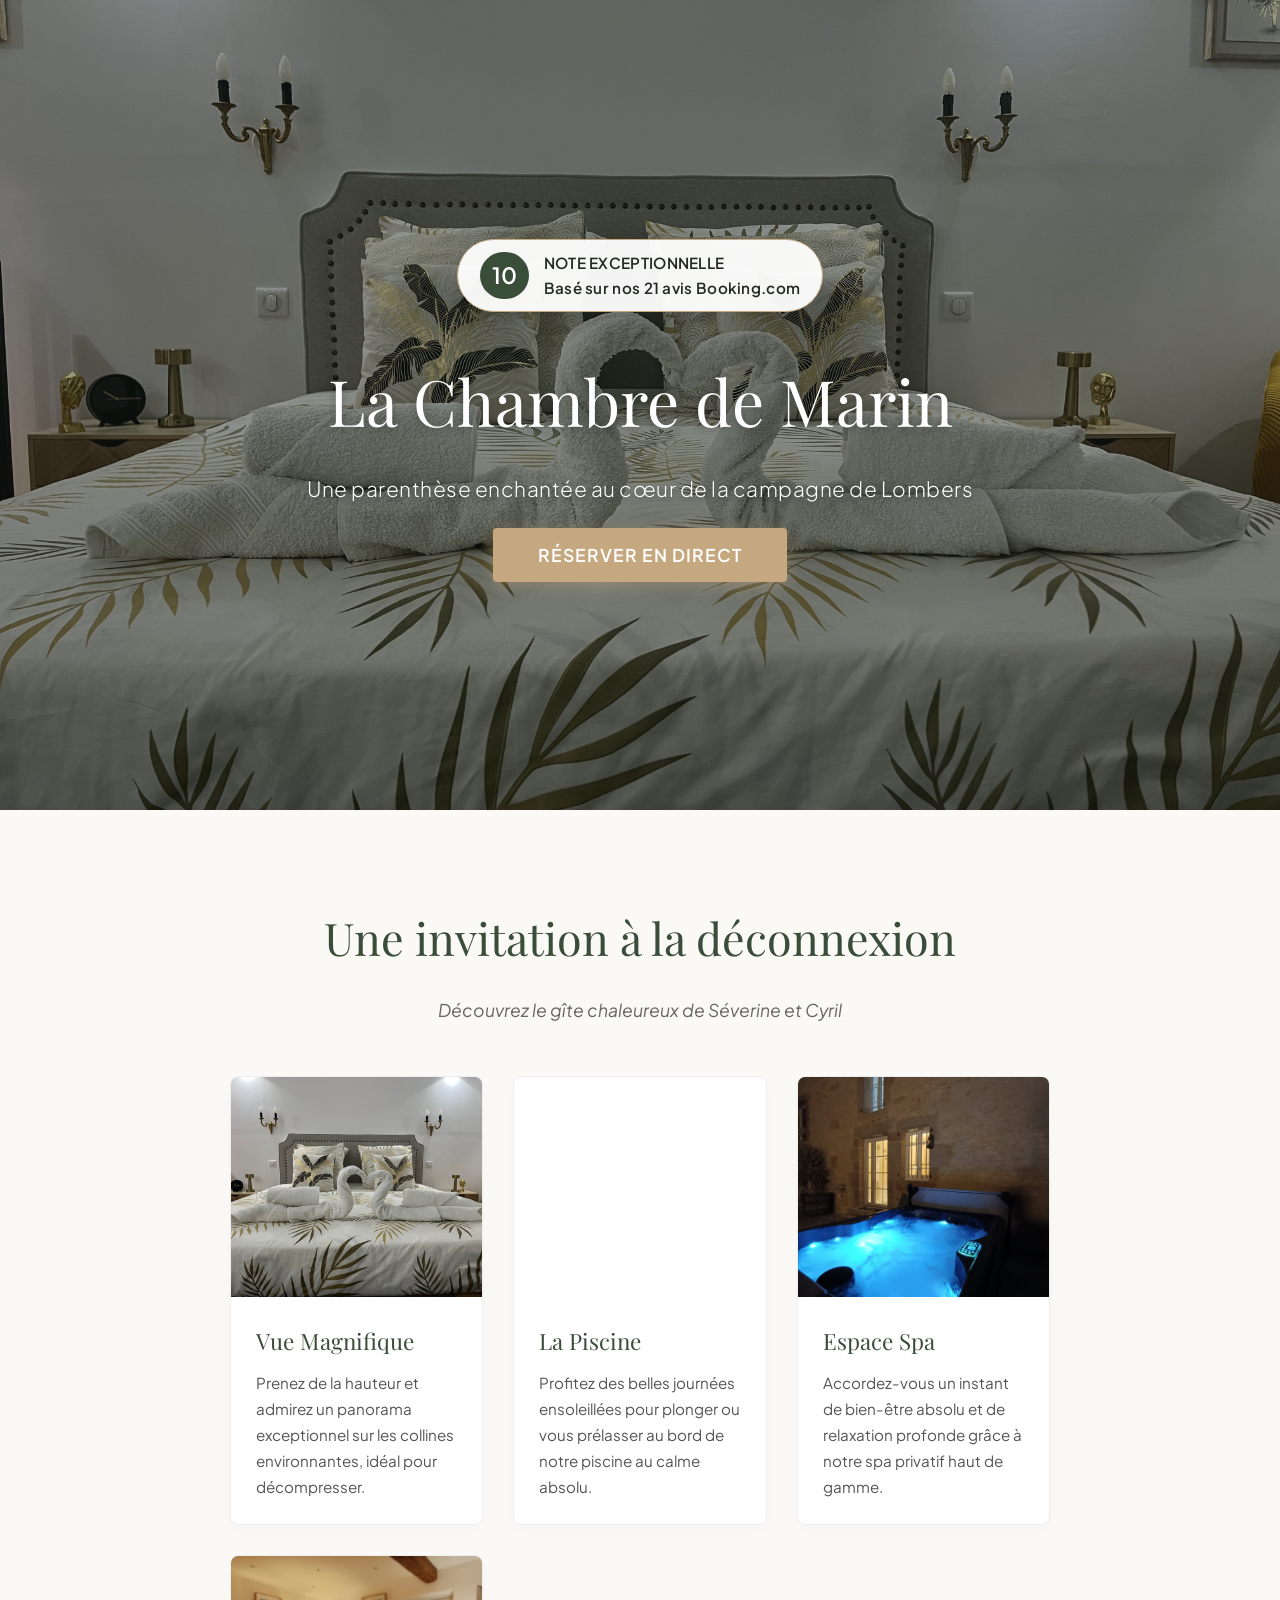
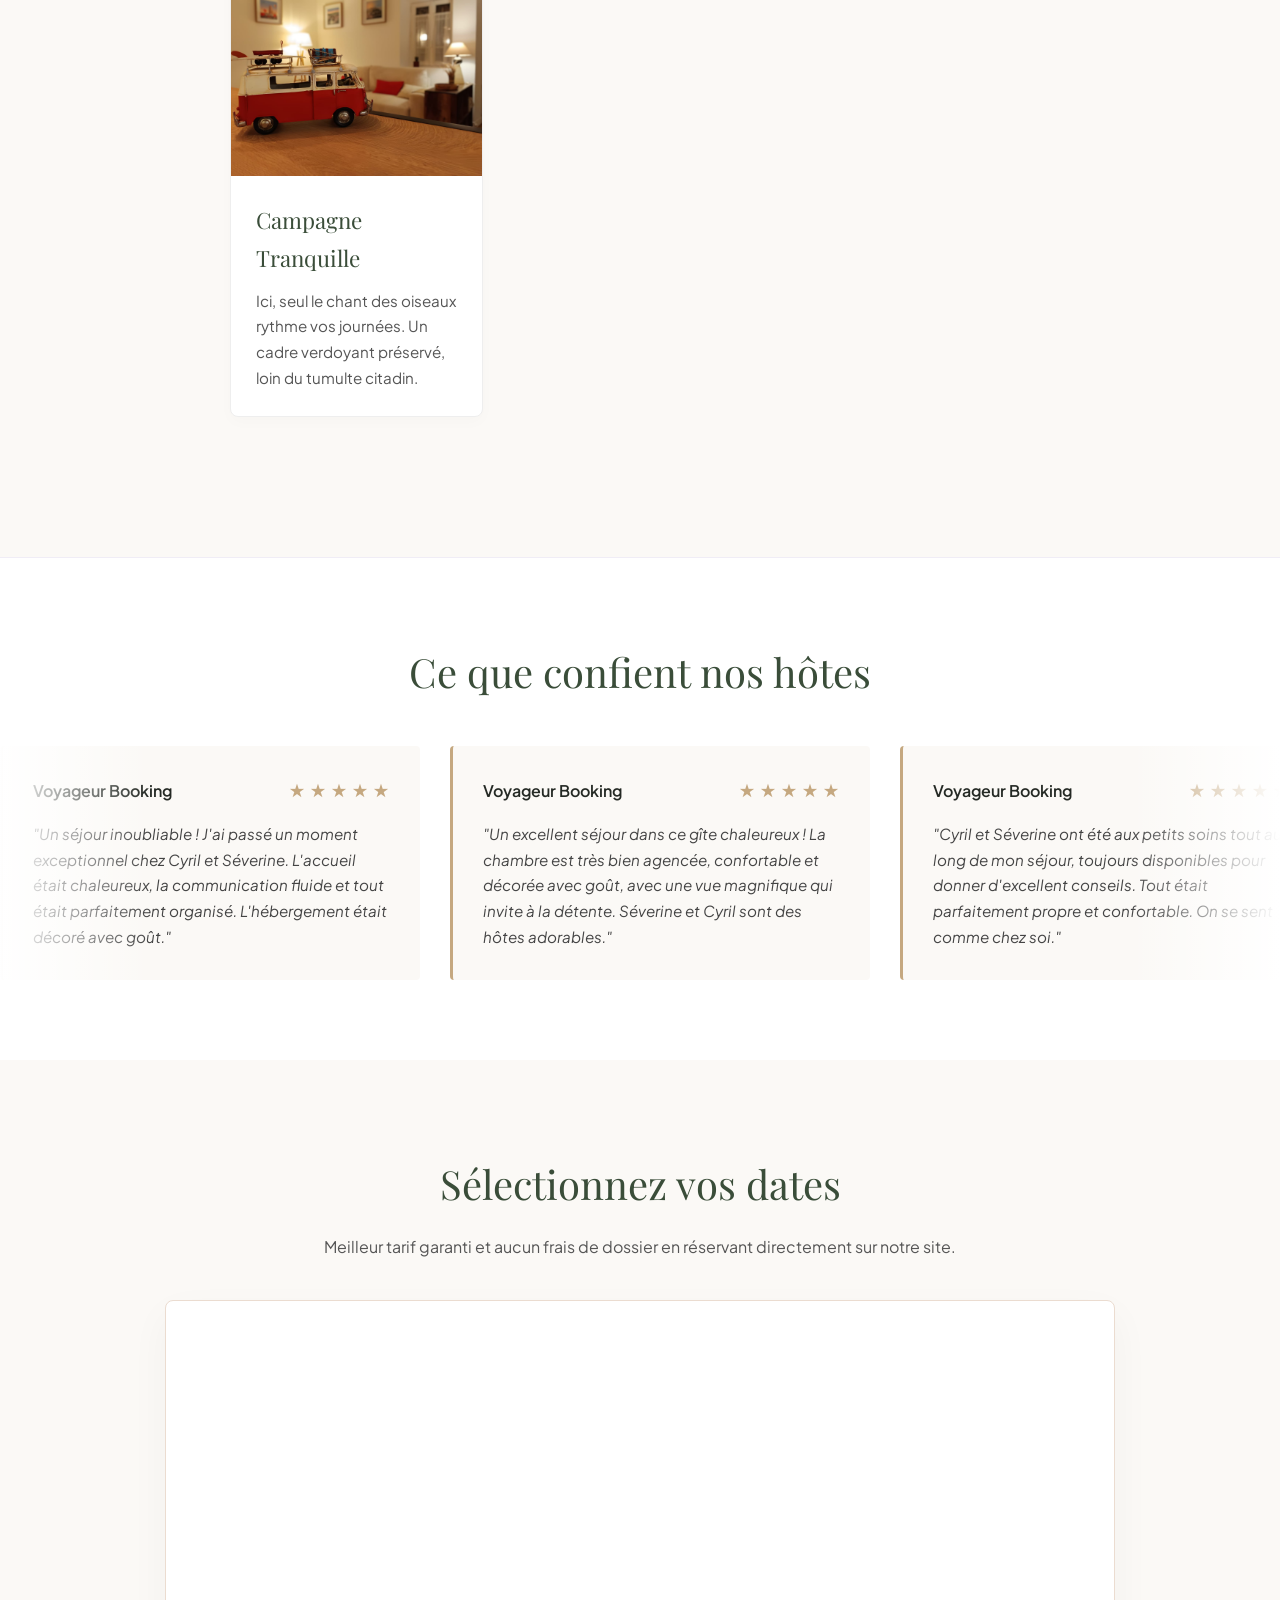
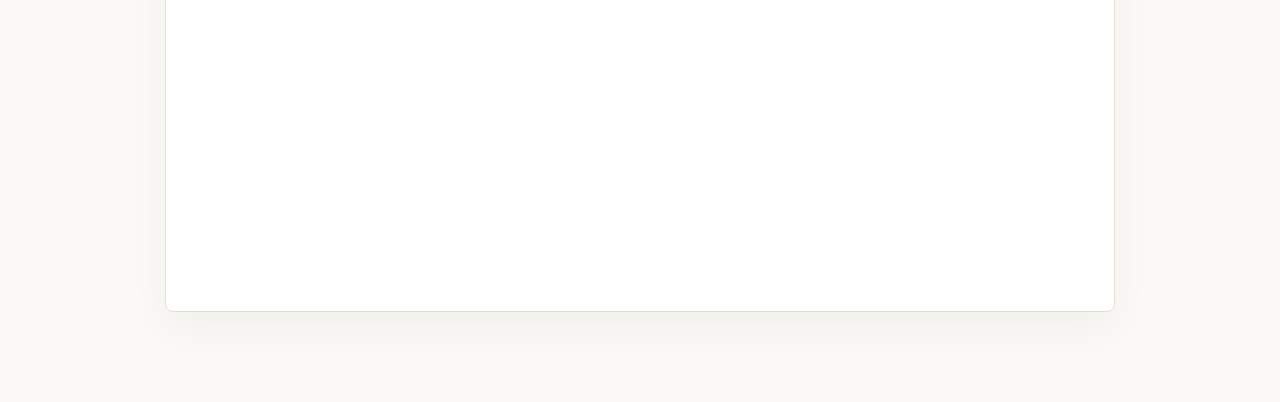
==== index.html @ 95564c89 "premier commit" ====
<!DOCTYPE html>
<html lang="fr">
<head>
    <meta charset="UTF-8">
    <meta name="viewport" content="width=device-width, initial-scale=1.0">
    
    <title>La Chambre de Marin | Gîte de Charme avec Spa & Piscine à Lombers</title>
    <meta name="description" content="Évadez-vous à La Chambre de Marin à Lombers. Un havre de paix absolu à la campagne avec piscine, spa privatif et vue magnifique. Réservation directe au meilleur prix.">
    
    <link rel="preconnect" href="https://fonts.googleapis.com">
    <link rel="preconnect" href="https://fonts.gstatic.com" crossorigin>
    <link href="https://fonts.googleapis.com/css2?family=Playfair+Display:ital,wght@0,400..700;1,400..700&family=Plus+Jakarta+Sans:wght@300;400;600&display=swap" rel="stylesheet">

    <script type="application/ld+json">
    {
      "@context": "https://schema.org",
      "@type": "BedAndBreakfast",
      "name": "La Chambre de Marin",
      "description": "Chambre d'hôte et gîte de charme à la campagne avec piscine, spa et vue panoramique.",
      "image": "https://www.votredomaine.fr/photos/vue.jpg",
      "address": {
        "@type": "PostalAddress",
        "addressLocality": "Lombers",
        "addressRegion": "Tarn",
        "addressCountry": "FR"
      },
      "aggregateRating": {
        "@type": "AggregateRating",
        "ratingValue": "10",
        "bestRating": "10",
        "reviewCount": "21"
      }
    }
    </script>

    <style>
        /* --- VARIABLES DE DESIGN PRESTIGE --- */
        :root {
            --font-titles: 'Playfair Display', Georgia, serif;
            --font-body: 'Plus Jakarta Sans', sans-serif;
            --color-bg: #fbf9f6;         /* Crème/Sable doux */
            --color-nature: #3a4d39;     /* Vert sauge profond */
            --color-gold: #c5a880;       /* Or mat pour le Spa/Prestige */
            --color-dark: #242924;       /* Anthracite doux pour le texte */
            --color-white: #ffffff;
        }

        * { margin: 0; padding: 0; box-sizing: border-box; }
        body { 
            background-color: var(--color-bg); 
            color: var(--color-dark); 
            font-family: var(--font-body);
            line-height: 1.7;
            -webkit-font-smoothing: antialiased;
        }

        /* --- DIAPORAMA DE L'ENTÊTE (HERO) --- */
        .hero {
            position: relative;
            height: 90vh;
            display: flex;
            flex-direction: column;
            justify-content: center;
            align-items: center;
            text-align: center;
            color: var(--color-white);
            padding: 20px;
            background-color: #1a1f1a;
            overflow: hidden;
        }
        .hero-slideshow { position: absolute; top: 0; left: 0; width: 100%; height: 100%; z-index: 0; }
        .slide {
            position: absolute; top: 0; left: 0; width: 100%; height: 100%;
            background-size: cover; background-position: center;
            opacity: 0; transition: opacity 2s ease-in-out;
        }
        .slide.active { opacity: 0.55; } /* Assombrit légèrement pour détacher le texte */

        .hero-content { position: relative; z-index: 1; max-width: 800px; }
        .hero h1 { font-family: var(--font-titles); font-size: 4rem; font-weight: 400; margin-bottom: 15px; text-shadow: 0 2px 10px rgba(0,0,0,0.3); }
        .hero p { font-size: 1.3rem; font-weight: 300; margin-bottom: 35px; letter-spacing: 0.5px; text-shadow: 0 2px 5px rgba(0,0,0,0.3); }

        /* --- BADGE NOTE 10/10 ÉLÉGANT --- */
        .premium-badge {
            display: inline-flex;
            align-items: center;
            gap: 15px;
            background: rgba(255, 255, 255, 0.95);
            color: var(--color-dark);
            padding: 10px 22px;
            border-radius: 50px;
            margin-bottom: 35px;
            box-shadow: 0 10px 25px rgba(0,0,0,0.15);
            border: 1px solid var(--color-gold);
        }
        .premium-badge .score {
            background: var(--color-nature);
            color: var(--color-white);
            font-size: 1.4rem;
            font-weight: 600;
            padding: 4px 12px;
            border-radius: 25px;
        }
        .premium-badge .text { font-size: 0.95rem; text-align: left; font-weight: 600; letter-spacing: 0.3px;}

        /* --- BOUTON DE RÉSERVATION DIRECTE --- */
        .btn-gold {
            background-color: var(--color-gold);
            color: var(--color-white);
            padding: 16px 45px;
            font-size: 1.1rem;
            font-weight: 600;
            text-decoration: none;
            border-radius: 4px;
            letter-spacing: 1px;
            transition: all 0.4s ease;
            box-shadow: 0 4px 15px rgba(197, 168, 128, 0.4);
        }
        .btn-gold:hover { background-color: #b3946b; transform: translateY(-3px); box-shadow: 0 8px 25px rgba(197, 168, 128, 0.6); }

        /* --- SECTION EXPÉRIENCE (PISCINE, SPA, VUE) --- */
        .section-intro { padding: 90px 20px; text-align: center; max-width: 900px; margin: 0 auto; }
        .section-intro h2 { font-family: var(--font-titles); font-size: 2.8rem; color: var(--color-nature); font-weight: 400; margin-bottom: 20px; }
        .section-intro .subtitle { font-size: 1.1rem; color: #666; font-style: italic; margin-bottom: 50px; }

        .grid-features {
            display: grid;
            grid-template-columns: repeat(auto-fit, minmax(250px, 1fr));
            gap: 30px;
            max-width: 1200px;
            margin: 0 auto 50px auto;
            padding: 0 20px;
        }
        .feature-card {
            background: var(--color-white);
            border-radius: 8px;
            overflow: hidden;
            box-shadow: 0 5px 15px rgba(0,0,0,0.02);
            transition: transform 0.3s ease;
            border: 1px solid #eee;
        }
        .feature-card:hover { transform: translateY(-5px); }
        .feature-img { height: 220px; width: 100%; background-size: cover; background-position: center; }
        .feature-info { padding: 25px; text-align: left; }
        .feature-info h3 { font-family: var(--font-titles); font-size: 1.4rem; color: var(--color-nature); margin-bottom: 10px; font-weight: 400;}
        .feature-info p { font-size: 0.95rem; color: #555; }

        /* --- SECTION AVIS CLIENTS FLUIDE --- */
        .reviews-section { padding: 80px 0; background: var(--color-white); overflow: hidden; border-top: 1px solid #f0edf6; }
        .reviews-section h2 { text-align: center; font-family: var(--font-titles); font-size: 2.5rem; color: var(--color-nature); margin-bottom: 40px; font-weight: 400;}
        
        .marquee-container { width: 100%; overflow: hidden; position: relative; display: flex; }
        .marquee-container::before, .marquee-container::after { content: ""; position: absolute; top: 0; width: 150px; height: 100%; z-index: 2; }
        .marquee-container::before { left: 0; background: linear-gradient(to right, var(--color-white), transparent); }
        .marquee-container::after { right: 0; background: linear-gradient(to left, var(--color-white), transparent); }

        .marquee-content { display: flex; gap: 30px; animation: scroll 45s linear infinite; }
        .marquee-content:hover { animation-play-state: paused; }

        .review-card {
            background: var(--color-bg); border-radius: 4px; padding: 30px;
            width: 420px; box-shrink: 0; border-left: 3px solid var(--color-gold);
        }
        .review-header { display: flex; justify-content: space-between; align-items: center; margin-bottom: 15px; }
        .reviewer-name { font-weight: 600; font-size: 1rem; }
        .review-score { color: var(--color-gold); font-weight: 600; font-size: 1.1rem; letter-spacing: 1px; }
        .review-text { font-style: italic; color: #444; font-size: 0.95rem; }

        /* --- SECTION RÉSERVATION --- */
        .booking-section { padding: 90px 20px; text-align: center; background: var(--color-bg); }
        .booking-section h2 { font-family: var(--font-titles); font-size: 2.5rem; color: var(--color-nature); margin-bottom: 15px; font-weight: 400; }
        .booking-section p { margin-bottom: 40px; color: #555; }
        .booking-wrapper {
            max-width: 950px; margin: 0 auto; background: var(--color-white); 
            padding: 30px; border-radius: 8px; box-shadow: 0 15px 40px rgba(0,0,0,0.04);
            border: 1px solid #ebdcd0;
        }

        @keyframes scroll { 0% { transform: translateX(0); } 100% { transform: translateX(-50%); } }

        /* --- RESPONSIVE --- */
        @media (max-width: 768px) {
            .hero h1 { font-size: 2.6rem; }
            .hero p { font-size: 1.1rem; }
            .section-intro h2, .reviews-section h2, .booking-section h2 { font-size: 2rem; }
            .review-card { width: 310px; padding: 20px; }
        }
        #apartmentIframe3411556 {
            width: 100%;
            min-height: 550px; /* Donne suffisamment d'espace vertical pour le calendrier */
            display: block;
        }
        
        #apartmentIframe3411556 iframe {
            width: 100% !important;
            min-height: 550px !important;
            border: none !important;
        }
    </style>
</head>
<body>

    <main>
        <section class="hero">
            <div class="hero-slideshow" id="slideshow">
                </div>

            <div class="hero-content">
                <div class="premium-badge">
                    <div class="score">10</div>
                    <div class="text">NOTE EXCEPTIONNELLE<br><span>Basé sur nos 21 avis Booking.com</span></div>
                </div>
                <h1>La Chambre de Marin</h1>
                <p>Une parenthèse enchantée au cœur de la campagne de Lombers</p>
                <a href="#reservation" class="btn-gold">RÉSERVER EN DIRECT</a>
            </div>
        </section>

        <section class="section-intro">
            <h2>Une invitation à la déconnexion</h2>
            <p class="subtitle">Découvrez le gîte chaleureux de Séverine et Cyril</p>

            <div class="grid-features">
                <div class="feature-card">
                    <div class="feature-img" style="background-image: url('photos/vue.jpg');"></div>
                    <div class="feature-info">
                        <h3>Vue Magnifique</h3>
                        <p>Prenez de la hauteur et admirez un panorama exceptionnel sur les collines environnantes, idéal pour décompresser.</p>
                    </div>
                </div>
                <div class="feature-card">
                    <div class="feature-img" style="background-image: url('photos/piscine.jpg');"></div>
                    <div class="feature-info">
                        <h3>La Piscine</h3>
                        <p>Profitez des belles journées ensoleillées pour plonger ou vous prélasser au bord de notre piscine au calme absolu.</p>
                    </div>
                </div>
                <div class="feature-card">
                    <div class="feature-img" style="background-image: url('photos/spa.jpg');"></div>
                    <div class="feature-info">
                        <h3>Espace Spa</h3>
                        <p>Accordez-vous un instant de bien-être absolu et de relaxation profonde grâce à notre spa privatif haut de gamme.</p>
                    </div>
                </div>
                <div class="feature-card">
                    <div class="feature-img" style="background-image: url('photos/campagne.jpg');"></div>
                    <div class="feature-info">
                        <h3>Campagne Tranquille</h3>
                        <p>Ici, seul le chant des oiseaux rythme vos journées. Un cadre verdoyant préservé, loin du tumulte citadin.</p>
                    </div>
                </div>
            </div>
        </section>

        <section class="reviews-section">
            <h2>Ce que confient nos hôtes</h2>
            <div class="marquee-container">
                <div class="marquee-content" id="marquee-content">
                    
                    <div class="review-card">
                        <div class="review-header">
                            <span class="reviewer-name">Voyageur Booking</span>
                            <span class="review-score">★ ★ ★ ★ ★</span>
                        </div>
                        <p class="review-text">"Un séjour inoubliable ! J'ai passé un moment exceptionnel chez Cyril et Séverine. L'accueil était chaleureux, la communication fluide et tout était parfaitement organisé. L'hébergement était décoré avec goût."</p>
                    </div>
                    
                    <div class="review-card">
                        <div class="review-header">
                            <span class="reviewer-name">Voyageur Booking</span>
                            <span class="review-score">★ ★ ★ ★ ★</span>
                        </div>
                        <p class="review-text">"Un excellent séjour dans ce gîte chaleureux ! La chambre est très bien agencée, confortable et décorée avec goût, avec une vue magnifique qui invite à la détente. Séverine et Cyril sont des hôtes adorables."</p>
                    </div>

                    <div class="review-card">
                        <div class="review-header">
                            <span class="reviewer-name">Voyageur Booking</span>
                            <span class="review-score">★ ★ ★ ★ ★</span>
                        </div>
                        <p class="review-text">"Cyril et Séverine ont été aux petits soins tout au long de mon séjour, toujours disponibles pour donner d'excellent conseils. Tout était parfaitement propre et confortable. On se sent comme chez soi."</p>
                    </div>
                    
                </div>
            </div>
        </section>

        <section id="reservation" class="booking-section">
            <h2>Sélectionnez vos dates</h2>
            <p>Meilleur tarif garanti et aucun frais de dossier en réservant directement sur notre site.</p>
            <div class="booking-wrapper">
                
                <div id="apartmentIframe3411556">
                <script type="text/javascript" src="https://login.smoobu.com/js/Settings/BookingToolIframe.js"></script>
                <script>BookingToolIframe.initialize({"url": "https://login.smoobu.com/fr/booking-tool/iframe/1814371/3411556", "baseUrl": "https://login.smoobu.com", "target": "#apartmentIframe3411556"})</script>
                </div>
                
            </div>
        </section>
    </main>

    <script>
        /* --- CONFIGURATION DU DIAPORAMA DE L'ENTÊTE --- */
        // Modifiez simplement cette liste avec les noms exacts de vos photos du dossier photos/
        // Par exemple ici, le diaporama va faire tourner la photo de la vue, puis du spa, puis de la piscine
        const photosHero = [
            'vue.jpg',
            'spa.jpg',
            'piscine.jpg',
            'campagne.jpg'
        ];
        
        const dossier = 'photos/';
        const container = document.getElementById('slideshow');
        let indexActuel = 0;

        // Génération des balises HTML pour les images de fond
        photosHero.forEach((nomPhoto, index) => {
            const divImage = document.createElement('div');
            divImage.classList.add('slide');
            if (index === 0) divImage.classList.add('active');
            divImage.style.backgroundImage = `url('${dossier}${nomPhoto}')`;
            container.appendChild(divImage);
        });

        // Animation de changement de photo toutes les 5 secondes
        const lesSlides = document.querySelectorAll('.slide');
        if (lesSlides.length > 1) {
            setInterval(() => {
                lesSlides[indexActuel].classList.remove('active');
                indexActuel = (indexActuel + 1) % lesSlides.length;
                lesSlides[indexActuel].classList.add('active');
            }, 5000);
        }

        /* --- SCRIPT BOUCLE INFINIE AVIS --- */
        document.addEventListener("DOMContentLoaded", function() {
            const marquee = document.getElementById("marquee-content");
            marquee.innerHTML += marquee.innerHTML; // Duplication automatique pour un défilement infini et fluide
        });
    </script>
</body>
</html>
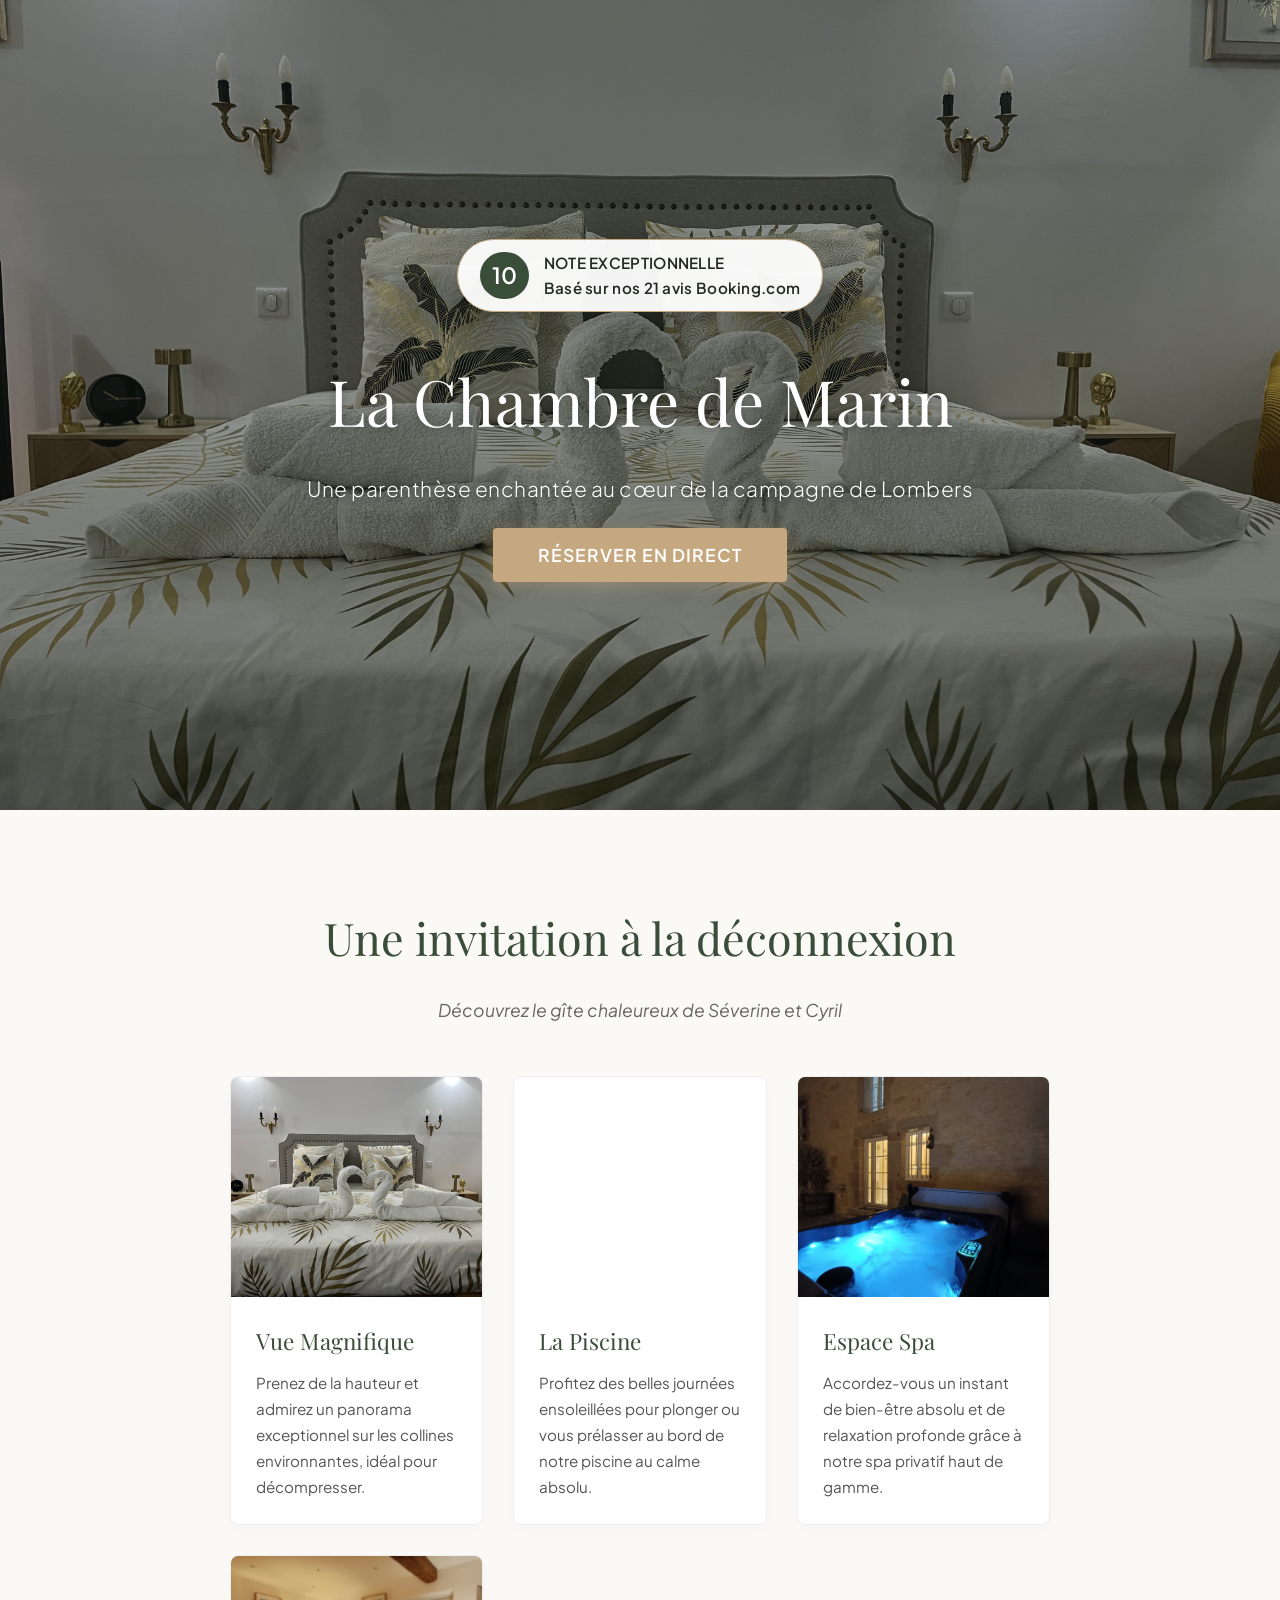
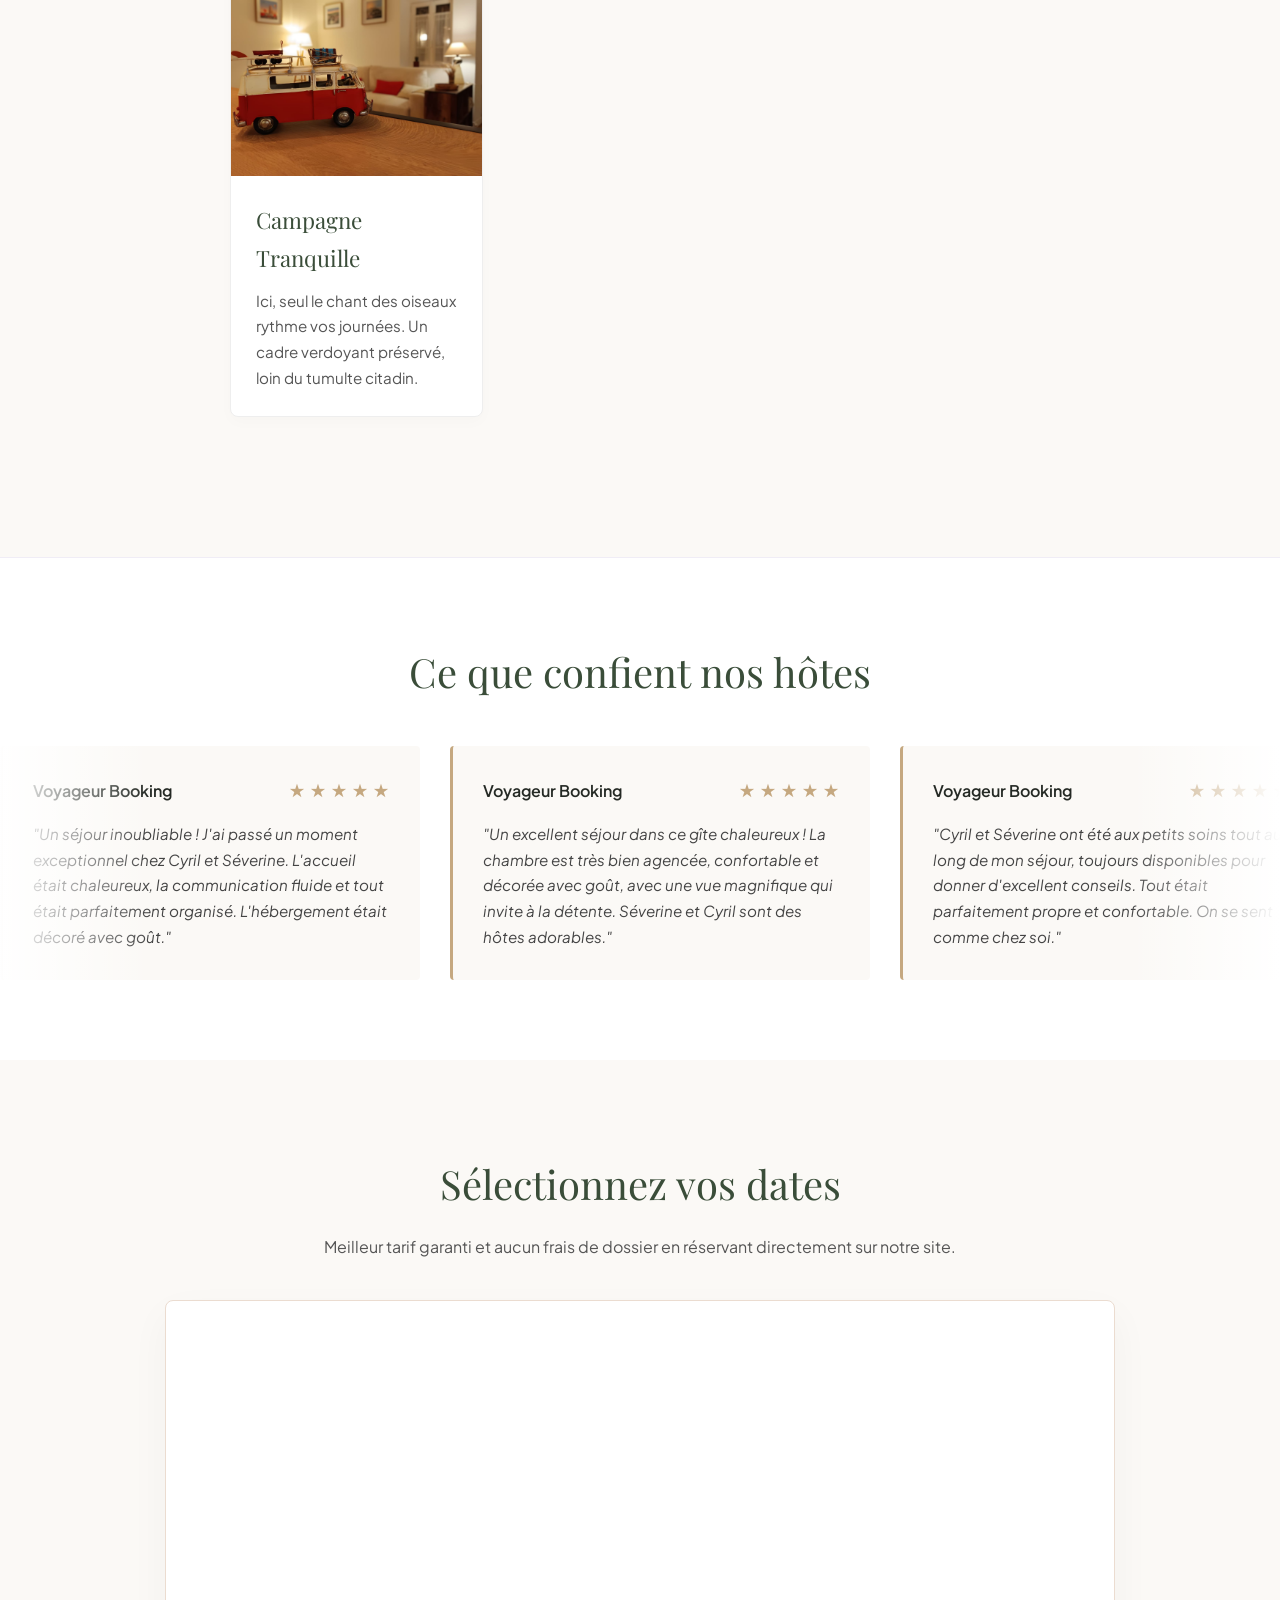
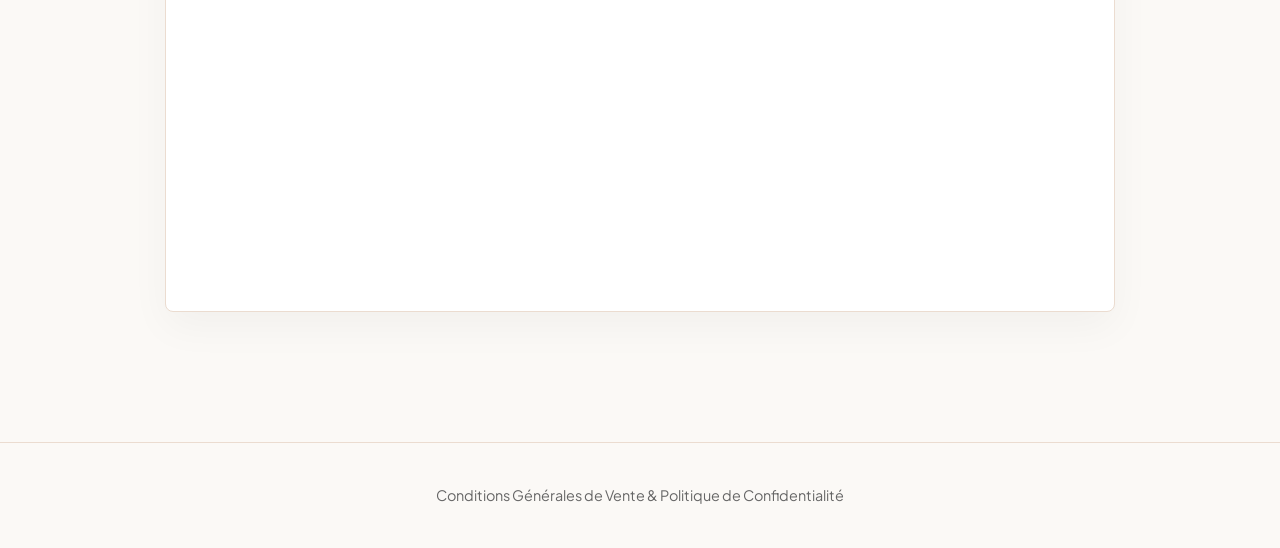
==== commit 16727747: "politique de confidentialité" ====
--- a/index.html
+++ b/index.html
@@ -3,7 +3,16 @@
 <head>
     <meta charset="UTF-8">
     <meta name="viewport" content="width=device-width, initial-scale=1.0">
-    
+    <!-- Google tag (gtag.js) -->
+    <script async src="https://www.googletagmanager.com/gtag/js?id=G-VL93ELTKL3"></script>
+    <script>
+        window.dataLayer = window.dataLayer || [];
+        function gtag(){dataLayer.push(arguments);}
+        gtag('js', new Date());
+
+        gtag('config', 'G-VL93ELTKL3');
+    </script>
+        
     <title>La Chambre de Marin | Gîte de Charme avec Spa & Piscine à Lombers</title>
     <meta name="description" content="Évadez-vous à La Chambre de Marin à Lombers. Un havre de paix absolu à la campagne avec piscine, spa privatif et vue magnifique. Réservation directe au meilleur prix.">
     
@@ -212,7 +221,7 @@
                 </div>
                 <h1>La Chambre de Marin</h1>
                 <p>Une parenthèse enchantée au cœur de la campagne de Lombers</p>
-                <a href="#reservation" class="btn-gold">RÉSERVER EN DIRECT</a>
+                <a href="#reservation" class="btn-gold" onclick="gtag('event', 'clic_bouton_reserver', { 'event_category': 'engagement', 'event_label': 'Bouton Haut de Page' });">RÉSERVER EN DIRECT</a>
             </div>
         </section>
 
@@ -289,7 +298,6 @@
             <h2>Sélectionnez vos dates</h2>
             <p>Meilleur tarif garanti et aucun frais de dossier en réservant directement sur notre site.</p>
             <div class="booking-wrapper">
-                
                 <div id="apartmentIframe3411556">
                 <script type="text/javascript" src="https://login.smoobu.com/js/Settings/BookingToolIframe.js"></script>
                 <script>BookingToolIframe.initialize({"url": "https://login.smoobu.com/fr/booking-tool/iframe/1814371/3411556", "baseUrl": "https://login.smoobu.com", "target": "#apartmentIframe3411556"})</script>
@@ -340,4 +348,9 @@
         });
     </script>
 </body>
+<footer style="text-align: center; padding: 40px 20px; font-size: 0.9rem; margin-top: 40px; border-top: 1px solid #ebdcd0;">
+    <a href="cgv_confidentialite.html" style="color: #666; text-decoration: none; transition: color 0.3s;">
+        Conditions Générales de Vente & Politique de Confidentialité
+    </a>
+</footer>
 </html>
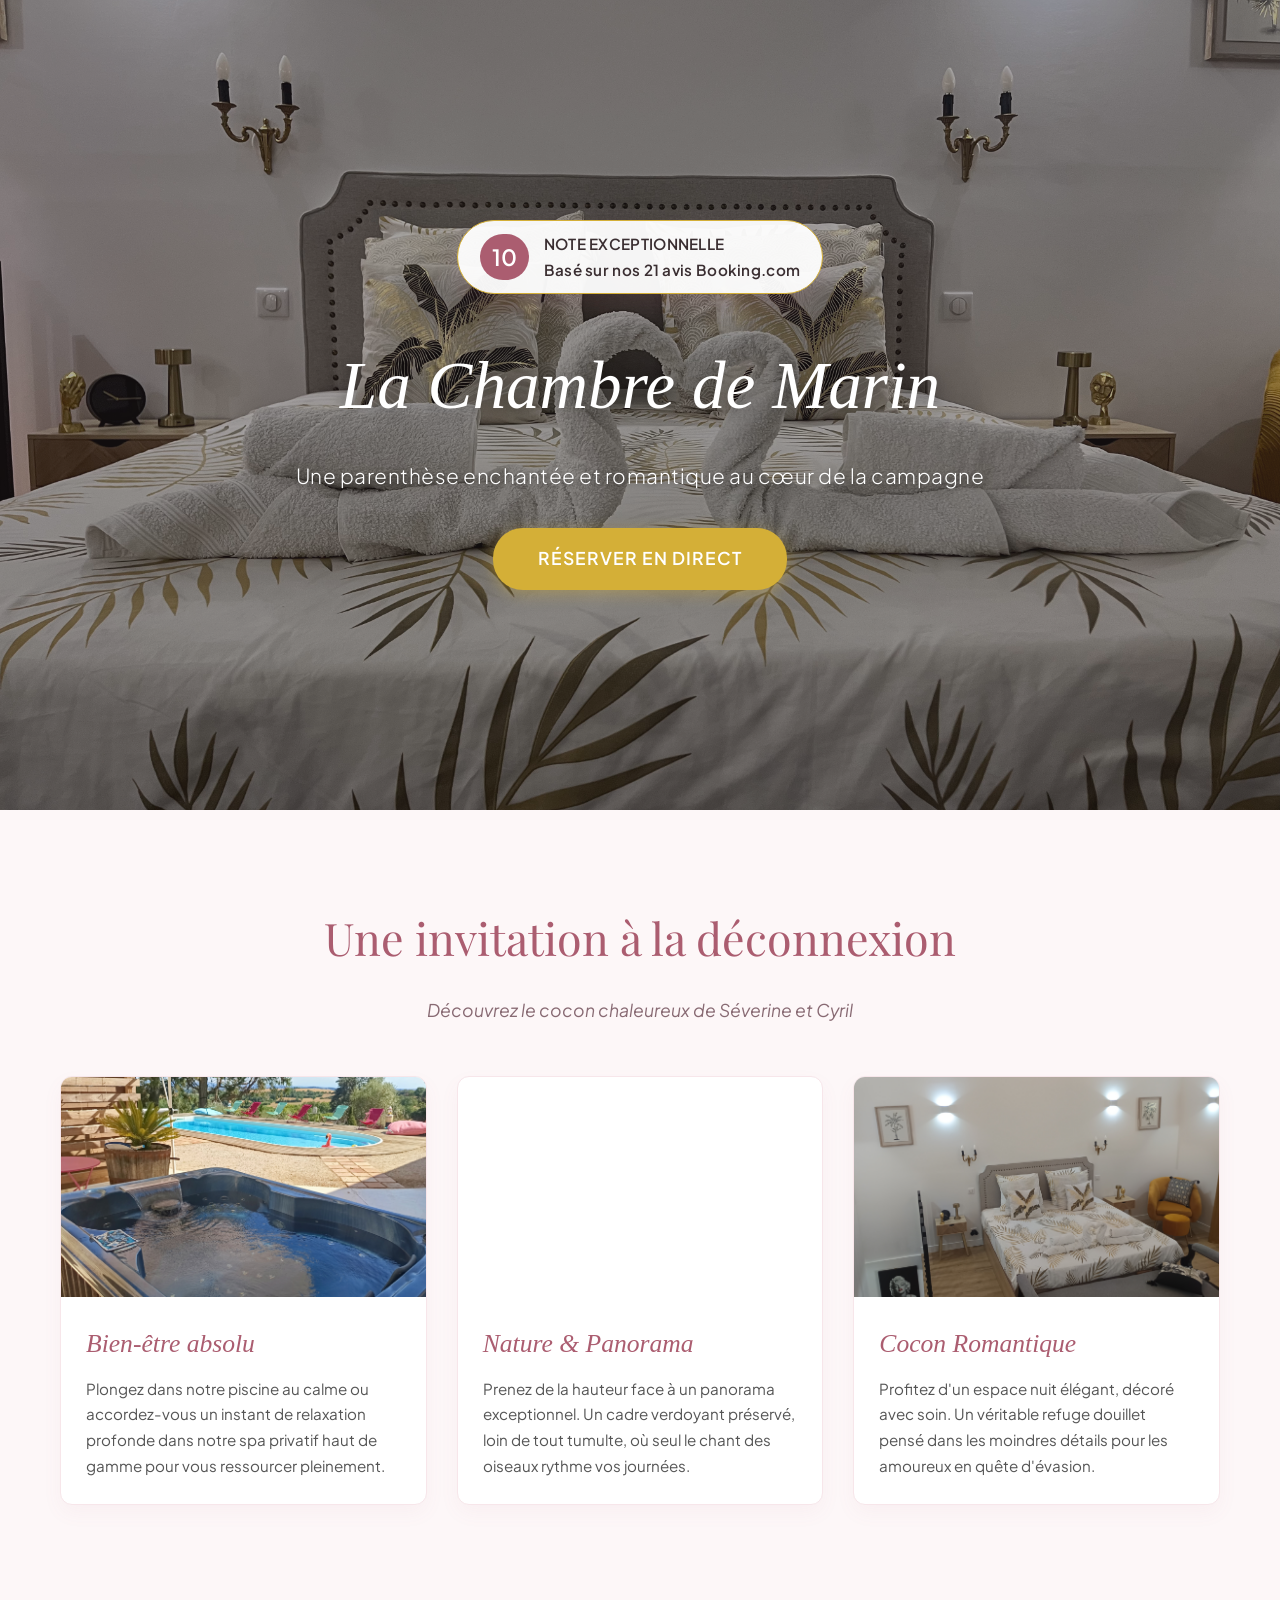
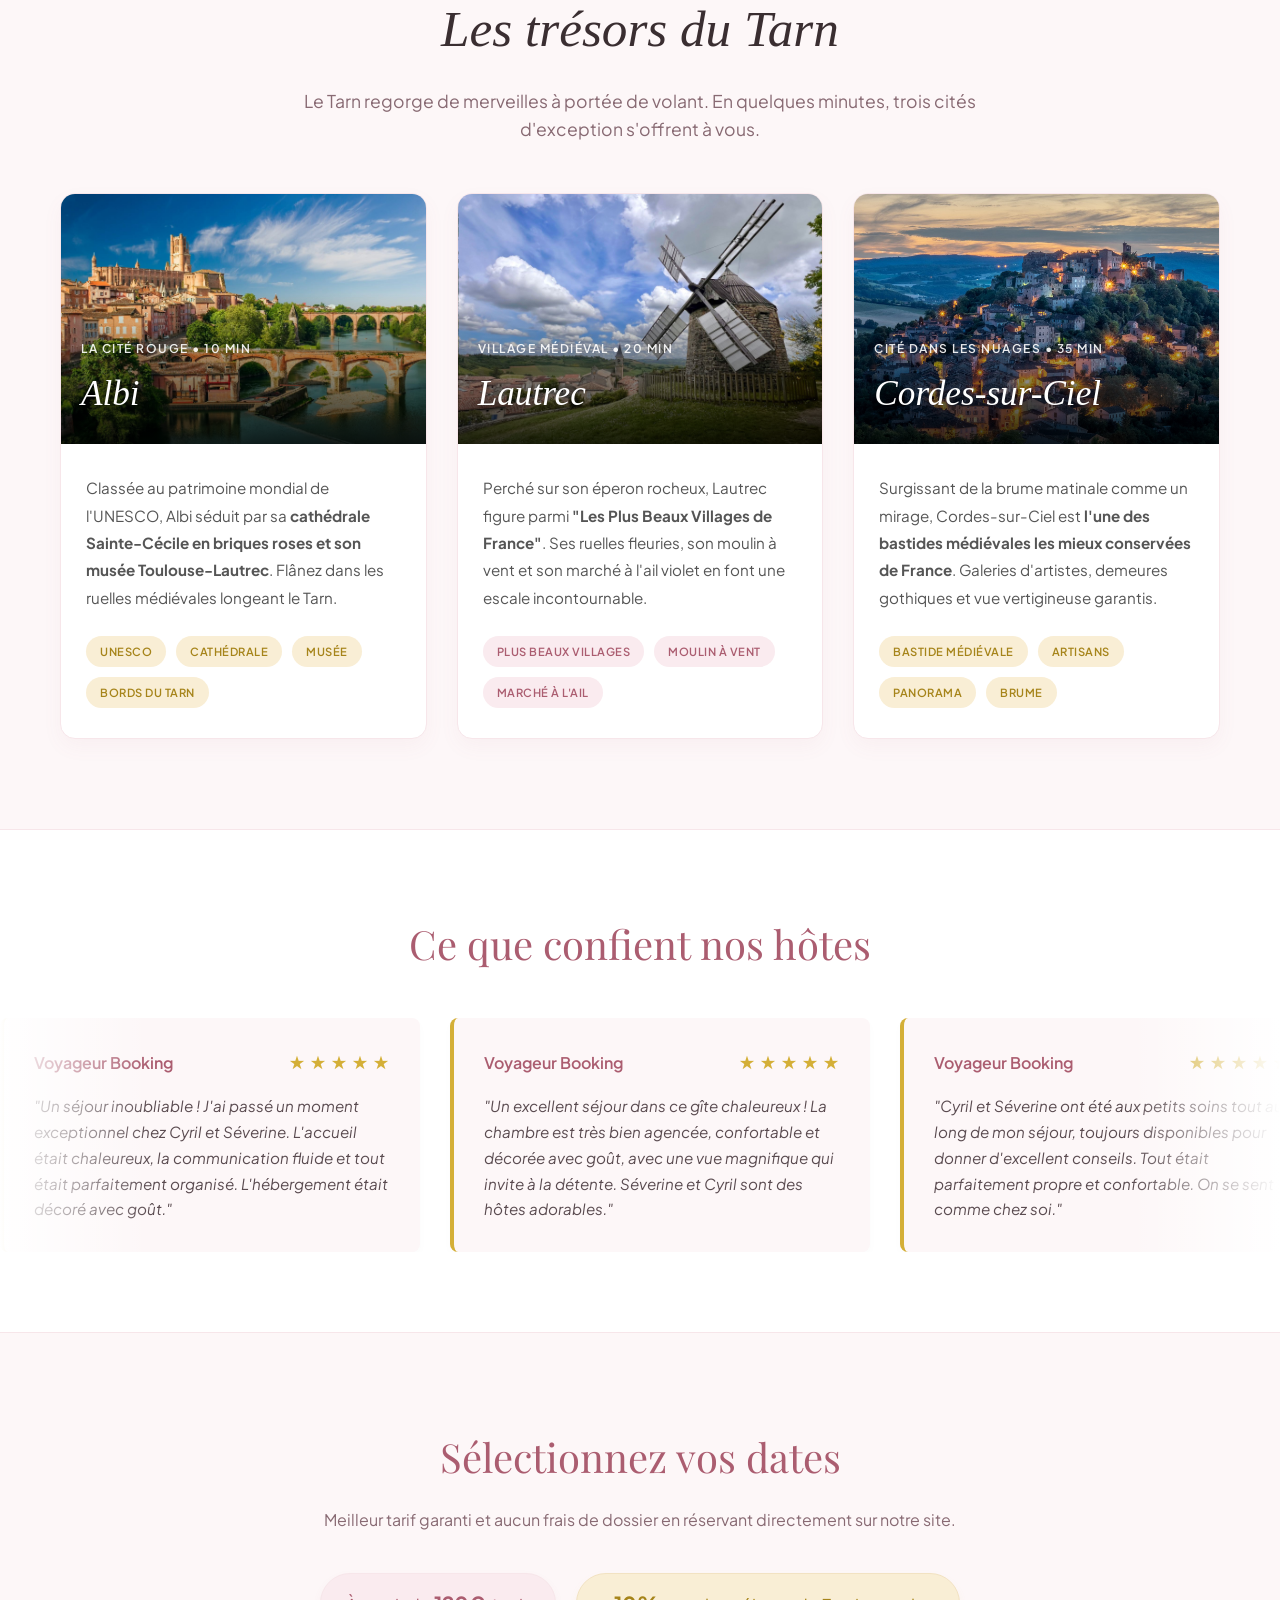
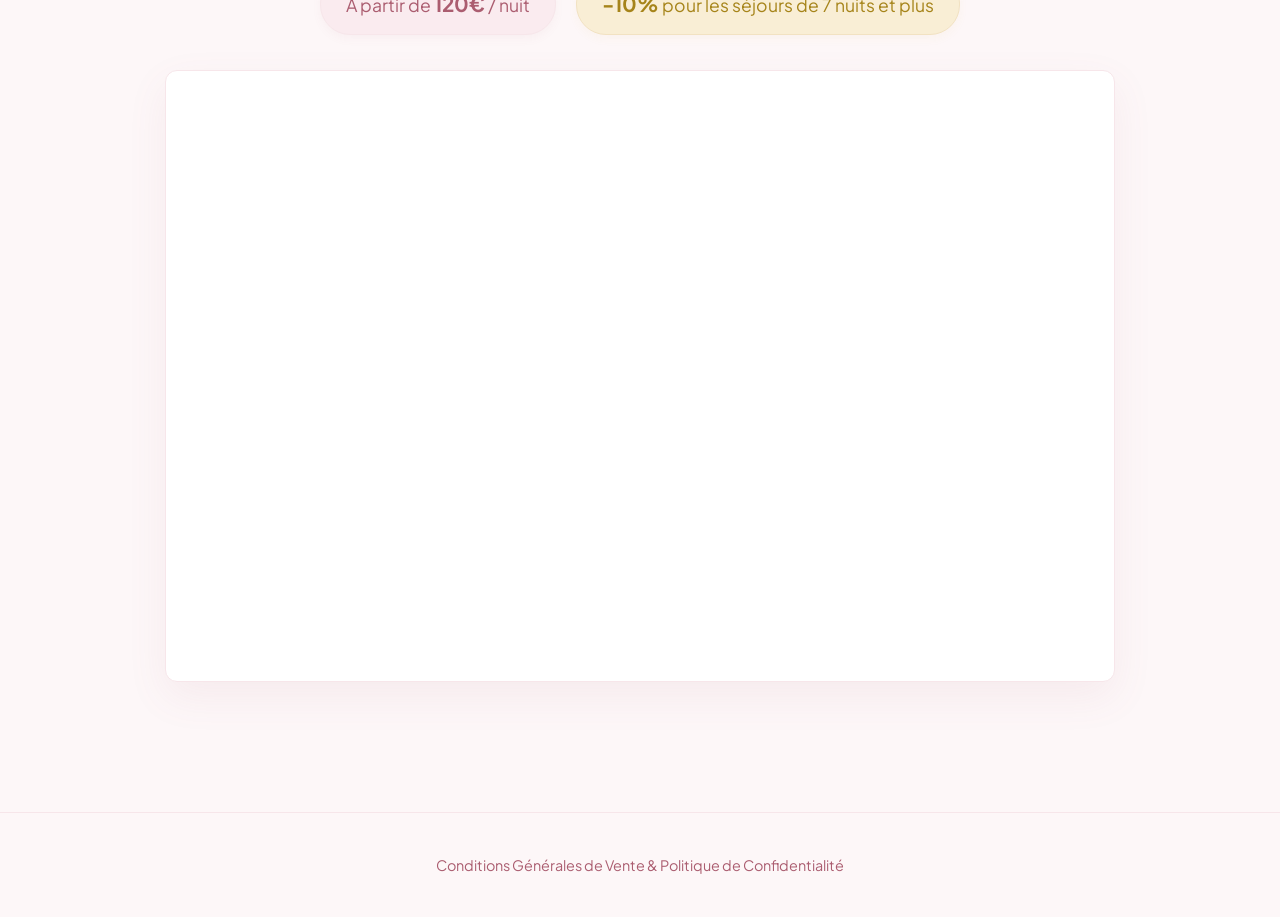
==== commit 9502133c: "changement du site" ====
--- a/index.html
+++ b/index.html
@@ -43,14 +43,14 @@
     </script>
 
     <style>
-        /* --- VARIABLES DE DESIGN PRESTIGE --- */
+        /* --- VARIABLES DE DESIGN ROMANTIQUE --- */
         :root {
             --font-titles: 'Playfair Display', Georgia, serif;
             --font-body: 'Plus Jakarta Sans', sans-serif;
-            --color-bg: #fbf9f6;         /* Crème/Sable doux */
-            --color-nature: #3a4d39;     /* Vert sauge profond */
-            --color-gold: #c5a880;       /* Or mat pour le Spa/Prestige */
-            --color-dark: #242924;       /* Anthracite doux pour le texte */
+            --color-bg: #fdf7f8;         /* Rose poudré très clair pour la douceur */
+            --color-primary: #ab5d70;    /* Rose profond/vieux rose romantique */
+            --color-gold: #d4af37;       /* Or éclatant et luxueux */
+            --color-dark: #3a2e31;       /* Anthracite chaud/prune pour le texte */
             --color-white: #ffffff;
         }
 
@@ -74,7 +74,7 @@
             text-align: center;
             color: var(--color-white);
             padding: 20px;
-            background-color: #1a1f1a;
+            background-color: #2b2225;
             overflow: hidden;
         }
         .hero-slideshow { position: absolute; top: 0; left: 0; width: 100%; height: 100%; z-index: 0; }
@@ -83,13 +83,13 @@
             background-size: cover; background-position: center;
             opacity: 0; transition: opacity 2s ease-in-out;
         }
-        .slide.active { opacity: 0.55; } /* Assombrit légèrement pour détacher le texte */
+        .slide.active { opacity: 0.6; }
 
         .hero-content { position: relative; z-index: 1; max-width: 800px; }
-        .hero h1 { font-family: var(--font-titles); font-size: 4rem; font-weight: 400; margin-bottom: 15px; text-shadow: 0 2px 10px rgba(0,0,0,0.3); }
-        .hero p { font-size: 1.3rem; font-weight: 300; margin-bottom: 35px; letter-spacing: 0.5px; text-shadow: 0 2px 5px rgba(0,0,0,0.3); }
-
-        /* --- BADGE NOTE 10/10 ÉLÉGANT --- */
+        .hero h1 { font-family: var(--font-titles); font-size: 4.2rem; font-weight: 400; margin-bottom: 15px; text-shadow: 0 2px 15px rgba(0,0,0,0.4); font-style: italic; }
+        .hero p { font-size: 1.3rem; font-weight: 300; margin-bottom: 35px; letter-spacing: 0.5px; text-shadow: 0 2px 5px rgba(0,0,0,0.4); }
+
+        /* --- BADGE NOTE --- */
         .premium-badge {
             display: inline-flex;
             align-items: center;
@@ -99,11 +99,11 @@
             padding: 10px 22px;
             border-radius: 50px;
             margin-bottom: 35px;
-            box-shadow: 0 10px 25px rgba(0,0,0,0.15);
+            box-shadow: 0 10px 25px rgba(171, 93, 112, 0.15);
             border: 1px solid var(--color-gold);
         }
         .premium-badge .score {
-            background: var(--color-nature);
+            background: var(--color-primary);
             color: var(--color-white);
             font-size: 1.4rem;
             font-weight: 600;
@@ -112,7 +112,7 @@
         }
         .premium-badge .text { font-size: 0.95rem; text-align: left; font-weight: 600; letter-spacing: 0.3px;}
 
-        /* --- BOUTON DE RÉSERVATION DIRECTE --- */
+        /* --- BOUTON --- */
         .btn-gold {
             background-color: var(--color-gold);
             color: var(--color-white);
@@ -120,43 +120,115 @@
             font-size: 1.1rem;
             font-weight: 600;
             text-decoration: none;
-            border-radius: 4px;
+            border-radius: 30px;
             letter-spacing: 1px;
             transition: all 0.4s ease;
-            box-shadow: 0 4px 15px rgba(197, 168, 128, 0.4);
-        }
-        .btn-gold:hover { background-color: #b3946b; transform: translateY(-3px); box-shadow: 0 8px 25px rgba(197, 168, 128, 0.6); }
-
-        /* --- SECTION EXPÉRIENCE (PISCINE, SPA, VUE) --- */
-        .section-intro { padding: 90px 20px; text-align: center; max-width: 900px; margin: 0 auto; }
-        .section-intro h2 { font-family: var(--font-titles); font-size: 2.8rem; color: var(--color-nature); font-weight: 400; margin-bottom: 20px; }
-        .section-intro .subtitle { font-size: 1.1rem; color: #666; font-style: italic; margin-bottom: 50px; }
+            box-shadow: 0 4px 15px rgba(212, 175, 55, 0.4);
+            display: inline-block;
+        }
+        .btn-gold:hover { background-color: #be9d32; transform: translateY(-3px); box-shadow: 0 8px 25px rgba(212, 175, 55, 0.6); }
+
+        /* --- SECTION INTRO (FUSIONNÉE) --- */
+        .section-intro { padding: 90px 20px 40px 20px; text-align: center; max-width: 1200px; margin: 0 auto; }
+        .section-intro h2 { font-family: var(--font-titles); font-size: 2.8rem; color: var(--color-primary); font-weight: 400; margin-bottom: 20px; }
+        .section-intro .subtitle { font-size: 1.1rem; color: #886a73; font-style: italic; margin-bottom: 50px; }
 
         .grid-features {
             display: grid;
-            grid-template-columns: repeat(auto-fit, minmax(250px, 1fr));
+            grid-template-columns: repeat(auto-fit, minmax(300px, 1fr));
             gap: 30px;
-            max-width: 1200px;
-            margin: 0 auto 50px auto;
-            padding: 0 20px;
         }
         .feature-card {
             background: var(--color-white);
-            border-radius: 8px;
+            border-radius: 12px;
             overflow: hidden;
-            box-shadow: 0 5px 15px rgba(0,0,0,0.02);
+            box-shadow: 0 8px 20px rgba(171, 93, 112, 0.05);
             transition: transform 0.3s ease;
-            border: 1px solid #eee;
+            border: 1px solid #f7e6ea;
+            text-align: left;
         }
         .feature-card:hover { transform: translateY(-5px); }
         .feature-img { height: 220px; width: 100%; background-size: cover; background-position: center; }
-        .feature-info { padding: 25px; text-align: left; }
-        .feature-info h3 { font-family: var(--font-titles); font-size: 1.4rem; color: var(--color-nature); margin-bottom: 10px; font-weight: 400;}
+        .feature-info { padding: 25px; }
+        .feature-info h3 { font-family: var(--font-titles); font-size: 1.6rem; color: var(--color-primary); margin-bottom: 10px; font-weight: 400; font-style: italic;}
         .feature-info p { font-size: 0.95rem; color: #555; }
 
-        /* --- SECTION AVIS CLIENTS FLUIDE --- */
-        .reviews-section { padding: 80px 0; background: var(--color-white); overflow: hidden; border-top: 1px solid #f0edf6; }
-        .reviews-section h2 { text-align: center; font-family: var(--font-titles); font-size: 2.5rem; color: var(--color-nature); margin-bottom: 40px; font-weight: 400;}
+        /* --- SECTION TOURISME (INSPIRÉE DU SCREENSHOT) --- */
+        .tourism-section { padding: 40px 20px 90px 20px; text-align: center; max-width: 1200px; margin: 0 auto; }
+        .tourism-section h2 { font-family: var(--font-titles); font-size: 3.2rem; color: var(--color-dark); font-weight: 400; margin-bottom: 15px; font-style: italic; }
+        .tourism-section .subtitle { font-size: 1.1rem; color: #886a73; margin-bottom: 50px; max-width: 700px; margin-left: auto; margin-right: auto; line-height: 1.6;}
+        
+        .grid-tourism {
+            display: grid;
+            grid-template-columns: repeat(auto-fit, minmax(300px, 1fr));
+            gap: 30px;
+        }
+        .tourism-card {
+            background: var(--color-white);
+            border-radius: 15px;
+            overflow: hidden;
+            box-shadow: 0 8px 20px rgba(171, 93, 112, 0.05);
+            text-align: left;
+            border: 1px solid #f7e6ea;
+            display: flex;
+            flex-direction: column;
+        }
+        .tourism-img-container {
+            position: relative;
+            height: 250px;
+            width: 100%;
+            background-size: cover;
+            background-position: center;
+        }
+        /* Dégradé sombre en bas de l'image pour lire le texte blanc */
+        .tourism-img-container::after {
+            content: '';
+            position: absolute;
+            bottom: 0; left: 0; width: 100%; height: 60%;
+            background: linear-gradient(to top, rgba(0,0,0,0.8), transparent);
+        }
+        .tourism-img-text {
+            position: absolute;
+            bottom: 20px;
+            left: 20px;
+            z-index: 1;
+            color: var(--color-white);
+        }
+        .tourism-img-text .distance {
+            font-size: 0.75rem;
+            font-weight: 600;
+            letter-spacing: 1.5px;
+            text-transform: uppercase;
+            margin-bottom: 5px;
+            display: block;
+            opacity: 0.9;
+        }
+        .tourism-img-text h3 {
+            font-family: var(--font-titles);
+            font-size: 2.2rem;
+            font-weight: 400;
+            font-style: italic;
+            margin: 0;
+            text-shadow: 0 2px 4px rgba(0,0,0,0.3);
+        }
+        .tourism-info { padding: 30px 25px; flex-grow: 1; display: flex; flex-direction: column;}
+        .tourism-info p { font-size: 0.95rem; color: #555; margin-bottom: 25px; line-height: 1.8; }
+        
+        .tourism-tags { display: flex; flex-wrap: wrap; gap: 10px; margin-top: auto;}
+        .tag { 
+            font-size: 0.7rem; 
+            font-weight: 600; 
+            padding: 6px 14px; 
+            border-radius: 20px; 
+            text-transform: uppercase; 
+            letter-spacing: 0.5px; 
+        }
+        .tag-gold { background-color: #f9eed5; color: #a6841a; }
+        .tag-pink { background-color: #faebef; color: var(--color-primary); }
+
+        /* --- SECTION AVIS CLIENTS --- */
+        .reviews-section { padding: 80px 0; background: var(--color-white); overflow: hidden; border-top: 1px solid #f7e6ea; border-bottom: 1px solid #f7e6ea;}
+        .reviews-section h2 { text-align: center; font-family: var(--font-titles); font-size: 2.5rem; color: var(--color-primary); margin-bottom: 40px; font-weight: 400;}
         
         .marquee-container { width: 100%; overflow: hidden; position: relative; display: flex; }
         .marquee-container::before, .marquee-container::after { content: ""; position: absolute; top: 0; width: 150px; height: 100%; z-index: 2; }
@@ -167,23 +239,54 @@
         .marquee-content:hover { animation-play-state: paused; }
 
         .review-card {
-            background: var(--color-bg); border-radius: 4px; padding: 30px;
-            width: 420px; box-shrink: 0; border-left: 3px solid var(--color-gold);
+            background: var(--color-bg); border-radius: 8px; padding: 30px;
+            width: 420px; flex-shrink: 0; border-left: 4px solid var(--color-gold);
+            box-shadow: 0 4px 10px rgba(0,0,0,0.02);
         }
         .review-header { display: flex; justify-content: space-between; align-items: center; margin-bottom: 15px; }
-        .reviewer-name { font-weight: 600; font-size: 1rem; }
+        .reviewer-name { font-weight: 600; font-size: 1rem; color: var(--color-primary); }
         .review-score { color: var(--color-gold); font-weight: 600; font-size: 1.1rem; letter-spacing: 1px; }
-        .review-text { font-style: italic; color: #444; font-size: 0.95rem; }
+        .review-text { font-style: italic; color: #5a4b50; font-size: 0.95rem; }
 
         /* --- SECTION RÉSERVATION --- */
         .booking-section { padding: 90px 20px; text-align: center; background: var(--color-bg); }
-        .booking-section h2 { font-family: var(--font-titles); font-size: 2.5rem; color: var(--color-nature); margin-bottom: 15px; font-weight: 400; }
-        .booking-section p { margin-bottom: 40px; color: #555; }
+        .booking-section h2 { font-family: var(--font-titles); font-size: 2.5rem; color: var(--color-primary); margin-bottom: 15px; font-weight: 400; }
+        .booking-section p { margin-bottom: 40px; color: #886a73; }
         .booking-wrapper {
             max-width: 950px; margin: 0 auto; background: var(--color-white); 
-            padding: 30px; border-radius: 8px; box-shadow: 0 15px 40px rgba(0,0,0,0.04);
-            border: 1px solid #ebdcd0;
-        }
+            padding: 30px; border-radius: 12px; box-shadow: 0 15px 40px rgba(171, 93, 112, 0.08);
+            border: 1px solid #f7e6ea;
+        }
+
+        /* --- TARIFS ET PROMOTIONS --- */
+        .pricing-info {
+            display: flex;
+            justify-content: center;
+            gap: 20px;
+            margin-bottom: 35px;
+            flex-wrap: wrap;
+        }
+        .price-badge {
+            background-color: #faebef;
+            color: var(--color-primary);
+            padding: 12px 25px;
+            border-radius: 30px;
+            font-size: 1.1rem;
+            border: 1px solid #f7e6ea;
+            box-shadow: 0 4px 10px rgba(171, 93, 112, 0.05);
+        }
+        .price-badge strong { font-size: 1.3rem; }
+        
+        .discount-badge {
+            background-color: #f9eed5;
+            color: #a6841a;
+            padding: 12px 25px;
+            border-radius: 30px;
+            font-size: 1.1rem;
+            border: 1px solid #f2e2c2;
+            box-shadow: 0 4px 10px rgba(212, 175, 55, 0.05);
+        }
+        .discount-badge strong { font-size: 1.3rem; }
 
         @keyframes scroll { 0% { transform: translateX(0); } 100% { transform: translateX(-50%); } }
 
@@ -191,28 +294,19 @@
         @media (max-width: 768px) {
             .hero h1 { font-size: 2.6rem; }
             .hero p { font-size: 1.1rem; }
-            .section-intro h2, .reviews-section h2, .booking-section h2 { font-size: 2rem; }
+            .section-intro h2, .tourism-section h2, .reviews-section h2, .booking-section h2 { font-size: 2rem; }
             .review-card { width: 310px; padding: 20px; }
-        }
-        #apartmentIframe3411556 {
-            width: 100%;
-            min-height: 550px; /* Donne suffisamment d'espace vertical pour le calendrier */
-            display: block;
-        }
-        
-        #apartmentIframe3411556 iframe {
-            width: 100% !important;
-            min-height: 550px !important;
-            border: none !important;
-        }
+            .tourism-img-text h3 { font-size: 1.8rem; }
+        }
+        #apartmentIframe3411556 { width: 100%; min-height: 550px; display: block; }
+        #apartmentIframe3411556 iframe { width: 100% !important; min-height: 550px !important; border: none !important; }
     </style>
 </head>
 <body>
 
     <main>
         <section class="hero">
-            <div class="hero-slideshow" id="slideshow">
-                </div>
+            <div class="hero-slideshow" id="slideshow"></div>
 
             <div class="hero-content">
                 <div class="premium-badge">
@@ -220,44 +314,101 @@
                     <div class="text">NOTE EXCEPTIONNELLE<br><span>Basé sur nos 21 avis Booking.com</span></div>
                 </div>
                 <h1>La Chambre de Marin</h1>
-                <p>Une parenthèse enchantée au cœur de la campagne de Lombers</p>
+                <p>Une parenthèse enchantée et romantique au cœur de la campagne</p>
                 <a href="#reservation" class="btn-gold" onclick="gtag('event', 'clic_bouton_reserver', { 'event_category': 'engagement', 'event_label': 'Bouton Haut de Page' });">RÉSERVER EN DIRECT</a>
             </div>
         </section>
 
+        <!-- INTRO FUSIONNÉE EN 3 CARTES -->
         <section class="section-intro">
             <h2>Une invitation à la déconnexion</h2>
-            <p class="subtitle">Découvrez le gîte chaleureux de Séverine et Cyril</p>
+            <p class="subtitle">Découvrez le cocon chaleureux de Séverine et Cyril</p>
 
             <div class="grid-features">
                 <div class="feature-card">
-                    <div class="feature-img" style="background-image: url('photos/vue.jpg');"></div>
+                    <div class="feature-img" style="background-image: url('photos/spa-piscine.jpg');"></div>
                     <div class="feature-info">
-                        <h3>Vue Magnifique</h3>
-                        <p>Prenez de la hauteur et admirez un panorama exceptionnel sur les collines environnantes, idéal pour décompresser.</p>
+                        <h3>Bien-être absolu</h3>
+                        <p>Plongez dans notre piscine au calme ou accordez-vous un instant de relaxation profonde dans notre spa privatif haut de gamme pour vous ressourcer pleinement.</p>
                     </div>
                 </div>
                 <div class="feature-card">
-                    <div class="feature-img" style="background-image: url('photos/piscine.jpg');"></div>
+                    <div class="feature-img" style="background-image: url('photos/vue-campagne.jpg');"></div>
                     <div class="feature-info">
-                        <h3>La Piscine</h3>
-                        <p>Profitez des belles journées ensoleillées pour plonger ou vous prélasser au bord de notre piscine au calme absolu.</p>
+                        <h3>Nature & Panorama</h3>
+                        <p>Prenez de la hauteur face à un panorama exceptionnel. Un cadre verdoyant préservé, loin de tout tumulte, où seul le chant des oiseaux rythme vos journées.</p>
                     </div>
                 </div>
                 <div class="feature-card">
-                    <div class="feature-img" style="background-image: url('photos/spa.jpg');"></div>
+                    <div class="feature-img" style="background-image: url('photos/chambre.jpg');"></div>
                     <div class="feature-info">
-                        <h3>Espace Spa</h3>
-                        <p>Accordez-vous un instant de bien-être absolu et de relaxation profonde grâce à notre spa privatif haut de gamme.</p>
-                    </div>
-                </div>
-                <div class="feature-card">
-                    <div class="feature-img" style="background-image: url('photos/campagne.jpg');"></div>
-                    <div class="feature-info">
-                        <h3>Campagne Tranquille</h3>
-                        <p>Ici, seul le chant des oiseaux rythme vos journées. Un cadre verdoyant préservé, loin du tumulte citadin.</p>
-                    </div>
-                </div>
+                        <h3>Cocon Romantique</h3>
+                        <p>Profitez d'un espace nuit élégant, décoré avec soin. Un véritable refuge douillet pensé dans les moindres détails pour les amoureux en quête d'évasion.</p>
+                    </div>
+                </div>
+            </div>
+        </section>
+
+        <!-- NOUVELLE SECTION TOURISME -->
+        <section class="tourism-section">
+            <h2>Les trésors du Tarn</h2>
+            <p class="subtitle">Le Tarn regorge de merveilles à portée de volant. En quelques minutes, trois cités d'exception s'offrent à vous.</p>
+
+            <div class="grid-tourism">
+                
+                <div class="tourism-card">
+                    <div class="tourism-img-container" style="background-image: url('photos/albi.jpg');">
+                        <div class="tourism-img-text">
+                            <span class="distance">LA CITÉ ROUGE • 10 MIN</span>
+                            <h3>Albi</h3>
+                        </div>
+                    </div>
+                    <div class="tourism-info">
+                        <p>Classée au patrimoine mondial de l'UNESCO, Albi séduit par sa <strong>cathédrale Sainte-Cécile en briques roses et son musée Toulouse-Lautrec</strong>. Flânez dans les ruelles médiévales longeant le Tarn.</p>
+                        <div class="tourism-tags">
+                            <span class="tag tag-gold">UNESCO</span>
+                            <span class="tag tag-gold">CATHÉDRALE</span>
+                            <span class="tag tag-gold">MUSÉE</span>
+                            <span class="tag tag-gold">BORDS DU TARN</span>
+                        </div>
+                    </div>
+                </div>
+
+                <div class="tourism-card">
+                    <div class="tourism-img-container" style="background-image: url('photos/lautrec.jpg');">
+                        <div class="tourism-img-text">
+                            <span class="distance">VILLAGE MÉDIÉVAL • 20 MIN</span>
+                            <h3>Lautrec</h3>
+                        </div>
+                    </div>
+                    <div class="tourism-info">
+                        <p>Perché sur son éperon rocheux, Lautrec figure parmi <strong>"Les Plus Beaux Villages de France"</strong>. Ses ruelles fleuries, son moulin à vent et son marché à l'ail violet en font une escale incontournable.</p>
+                        <div class="tourism-tags">
+                            <span class="tag tag-pink">PLUS BEAUX VILLAGES</span>
+                            <span class="tag tag-pink">MOULIN À VENT</span>
+                            <span class="tag tag-pink">MARCHÉ À L'AIL</span>
+                        </div>
+                    </div>
+                </div>
+
+                <div class="tourism-card">
+                    <div class="tourism-img-container" style="background-image: url('photos/cordes.jpg');">
+                        <div class="tourism-img-text">
+                            <span class="distance">CITÉ DANS LES NUAGES • 35 MIN</span>
+                            <h3>Cordes-sur-Ciel</h3>
+                        </div>
+                    </div>
+                    <div class="tourism-info">
+                        <p>Surgissant de la brume matinale comme un mirage, Cordes-sur-Ciel est <strong>l'une des bastides médiévales les mieux conservées de France</strong>. Galeries d'artistes, demeures gothiques et vue vertigineuse garantis.</p>
+                        <div class="tourism-tags">
+                            <span class="tag tag-gold">BASTIDE MÉDIÉVALE</span>
+                            <span class="tag tag-gold">ARTISANS</span>
+                            <span class="tag tag-gold">PANORAMA</span>
+                            <span class="tag tag-gold">BRUME</span>
+                        </div>
+                    </div>
+                </div>
+
             </div>
         </section>
 
@@ -297,20 +448,34 @@
         <section id="reservation" class="booking-section">
             <h2>Sélectionnez vos dates</h2>
             <p>Meilleur tarif garanti et aucun frais de dossier en réservant directement sur notre site.</p>
+            
+            <!-- NOUVEAU BLOC PRIX -->
+            <div class="pricing-info">
+                <div class="price-badge">
+                    À partir de <strong>120€</strong> / nuit
+                </div>
+                <div class="discount-badge">
+                    <strong>-10%</strong> pour les séjours de 7 nuits et plus
+                </div>
+            </div>
+
             <div class="booking-wrapper">
                 <div id="apartmentIframe3411556">
                 <script type="text/javascript" src="https://login.smoobu.com/js/Settings/BookingToolIframe.js"></script>
                 <script>BookingToolIframe.initialize({"url": "https://login.smoobu.com/fr/booking-tool/iframe/1814371/3411556", "baseUrl": "https://login.smoobu.com", "target": "#apartmentIframe3411556"})</script>
                 </div>
-                
             </div>
         </section>
+        
+        <footer style="text-align: center; padding: 40px 20px; font-size: 0.9rem; margin-top: 40px; border-top: 1px solid #f7e6ea;">
+            <a href="cgv_confidentialite.html" style="color: #ab5d70; text-decoration: none; transition: color 0.3s;">
+                Conditions Générales de Vente & Politique de Confidentialité
+            </a>
+        </footer>
     </main>
 
     <script>
         /* --- CONFIGURATION DU DIAPORAMA DE L'ENTÊTE --- */
-        // Modifiez simplement cette liste avec les noms exacts de vos photos du dossier photos/
-        // Par exemple ici, le diaporama va faire tourner la photo de la vue, puis du spa, puis de la piscine
         const photosHero = [
             'vue.jpg',
             'spa.jpg',
@@ -322,7 +487,6 @@
         const container = document.getElementById('slideshow');
         let indexActuel = 0;
 
-        // Génération des balises HTML pour les images de fond
         photosHero.forEach((nomPhoto, index) => {
             const divImage = document.createElement('div');
             divImage.classList.add('slide');
@@ -331,7 +495,6 @@
             container.appendChild(divImage);
         });
 
-        // Animation de changement de photo toutes les 5 secondes
         const lesSlides = document.querySelectorAll('.slide');
         if (lesSlides.length > 1) {
             setInterval(() => {
@@ -344,13 +507,8 @@
         /* --- SCRIPT BOUCLE INFINIE AVIS --- */
         document.addEventListener("DOMContentLoaded", function() {
             const marquee = document.getElementById("marquee-content");
-            marquee.innerHTML += marquee.innerHTML; // Duplication automatique pour un défilement infini et fluide
+            marquee.innerHTML += marquee.innerHTML; 
         });
     </script>
 </body>
-<footer style="text-align: center; padding: 40px 20px; font-size: 0.9rem; margin-top: 40px; border-top: 1px solid #ebdcd0;">
-    <a href="cgv_confidentialite.html" style="color: #666; text-decoration: none; transition: color 0.3s;">
-        Conditions Générales de Vente & Politique de Confidentialité
-    </a>
-</footer>
 </html>
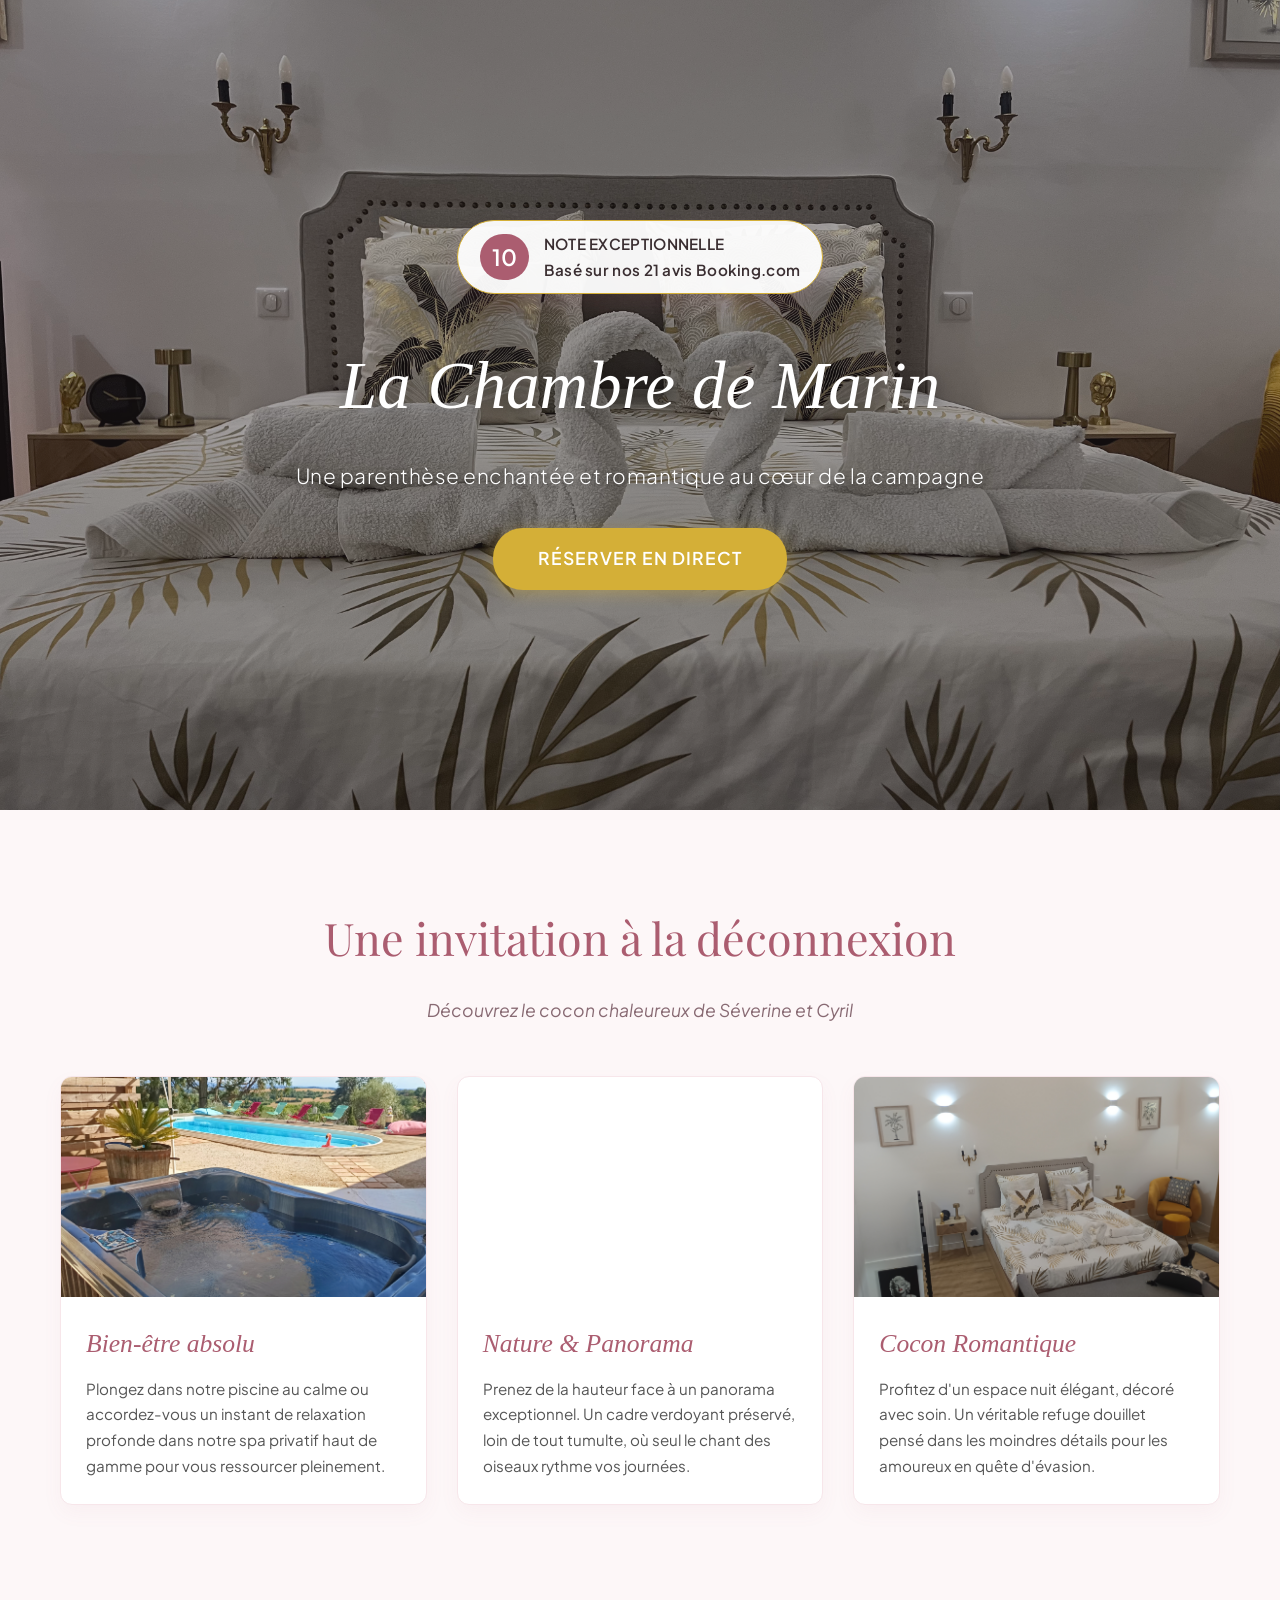
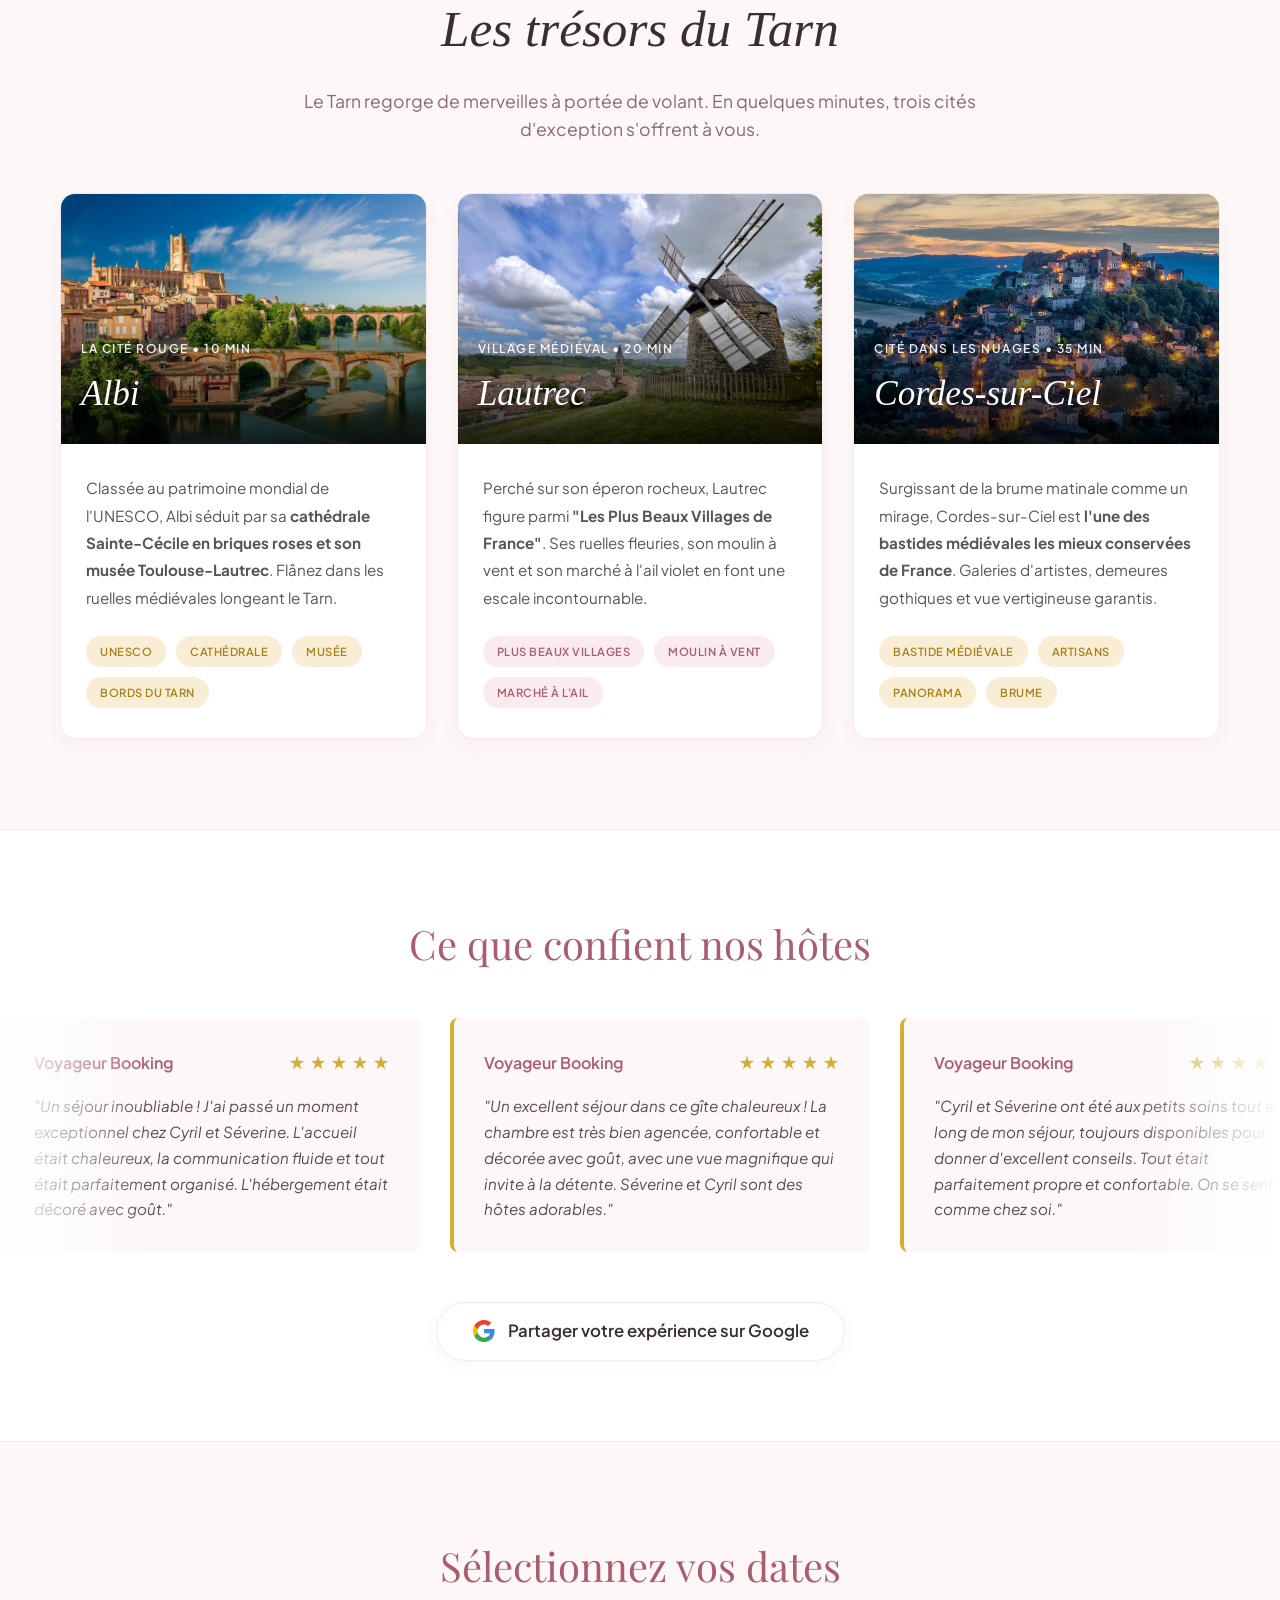
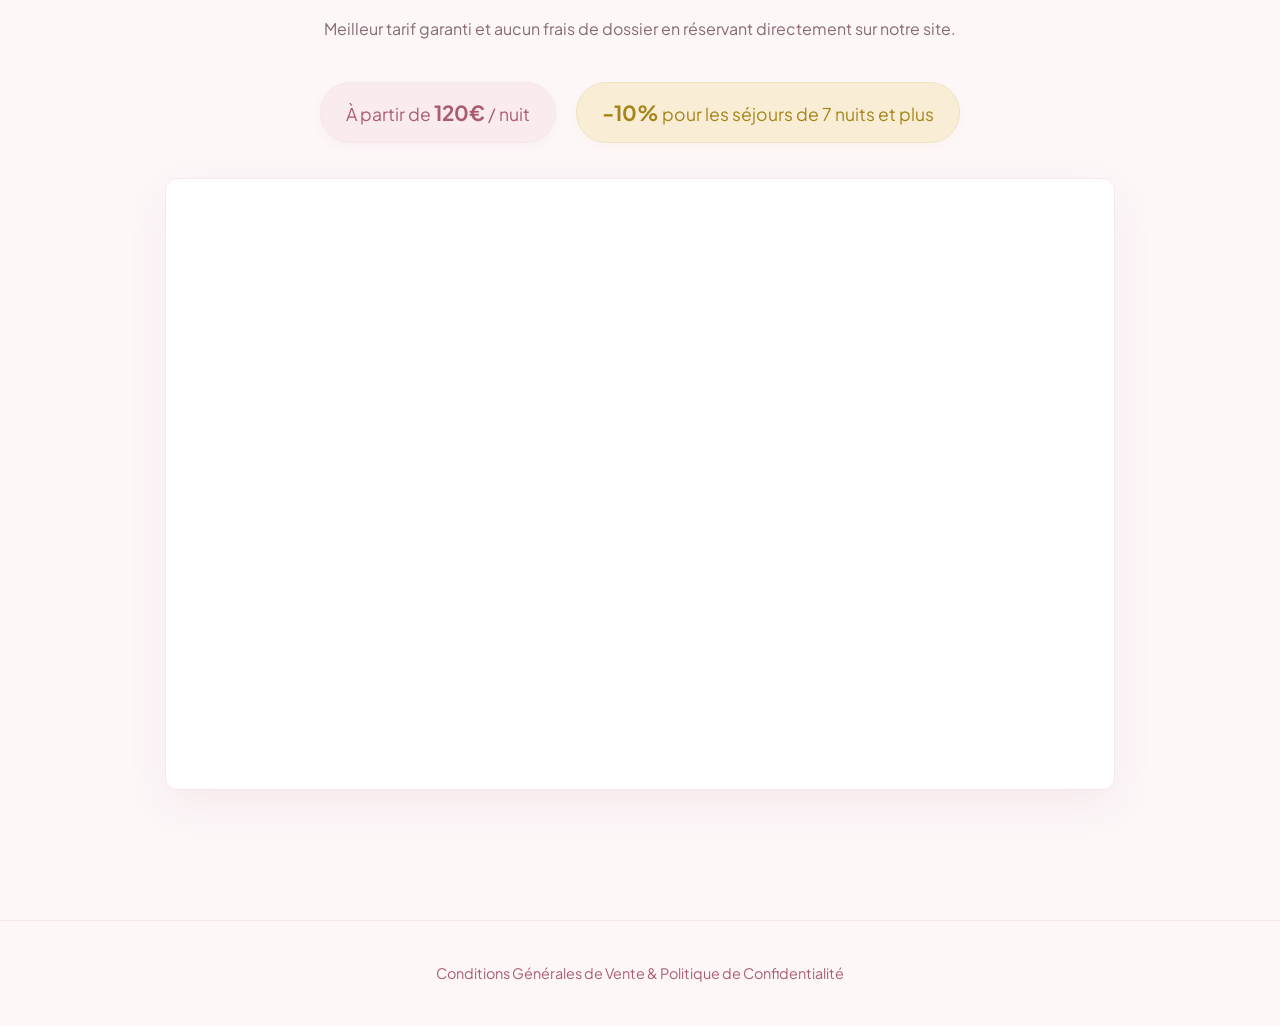
==== commit fb511f97: "commit" ====
--- a/index.html
+++ b/index.html
@@ -288,6 +288,37 @@
         }
         .discount-badge strong { font-size: 1.3rem; }
 
+        /* --- BOUTON AVIS GOOGLE --- */
+        .google-review-btn-container {
+            text-align: center;
+            margin-top: 50px;
+        }
+        .btn-google {
+            display: inline-flex;
+            align-items: center;
+            gap: 12px;
+            background-color: var(--color-white);
+            color: var(--color-dark);
+            padding: 14px 35px;
+            font-size: 1.05rem;
+            font-weight: 600;
+            text-decoration: none;
+            border-radius: 30px;
+            border: 1px solid #f7e6ea; /* Bordure rose très pâle */
+            box-shadow: 0 4px 15px rgba(171, 93, 112, 0.05); /* Ombre douce rosée */
+            transition: all 0.3s ease;
+        }
+        .btn-google:hover {
+            transform: translateY(-3px);
+            box-shadow: 0 8px 20px rgba(212, 175, 55, 0.15); /* Ombre légèrement dorée au survol */
+            border-color: var(--color-gold); /* La bordure devient or */
+            color: var(--color-primary);
+        }
+        .btn-google svg {
+            width: 24px;
+            height: 24px;
+        }
+
         @keyframes scroll { 0% { transform: translateX(0); } 100% { transform: translateX(-50%); } }
 
         /* --- RESPONSIVE --- */
@@ -443,6 +474,19 @@
                     
                 </div>
             </div>
+            <!-- NOUVEAU BOUTON GOOGLE -->
+            <div class="google-review-btn-container">
+                <a href="https://g.page/r/CQtZjRNMgQnHEAE/review" target="_blank" class="btn-google">
+                    <!-- Logo Google en vectoriel (SVG) pour un rendu parfait -->
+                    <svg viewBox="0 0 24 24" xmlns="http://www.w3.org/2000/svg">
+                        <path d="M22.56 12.25c0-.78-.07-1.53-.2-2.25H12v4.26h5.92c-.26 1.37-1.04 2.53-2.21 3.31v2.77h3.57c2.08-1.92 3.28-4.74 3.28-8.09z" fill="#4285F4"/>
+                        <path d="M12 23c2.97 0 5.46-.98 7.28-2.66l-3.57-2.77c-.98.66-2.23 1.06-3.71 1.06-2.86 0-5.29-1.93-6.16-4.53H2.18v2.84C3.99 20.53 7.7 23 12 23z" fill="#34A853"/>
+                        <path d="M5.84 14.09c-.22-.66-.35-1.36-.35-2.09s.13-1.43.35-2.09V7.07H2.18C1.43 8.55 1 10.22 1 12s.43 3.45 1.18 4.93l2.85-2.22.81-.62z" fill="#FBBC05"/>
+                        <path d="M12 5.38c1.62 0 3.06.56 4.21 1.64l3.15-3.15C17.45 2.09 14.97 1 12 1 7.7 1 3.99 3.47 2.18 7.07l3.66 2.84c.87-2.6 3.3-4.53 6.16-4.53z" fill="#EA4335"/>
+                    </svg>
+                    Partager votre expérience sur Google
+                </a>
+            </div>
         </section>
 
         <section id="reservation" class="booking-section">
